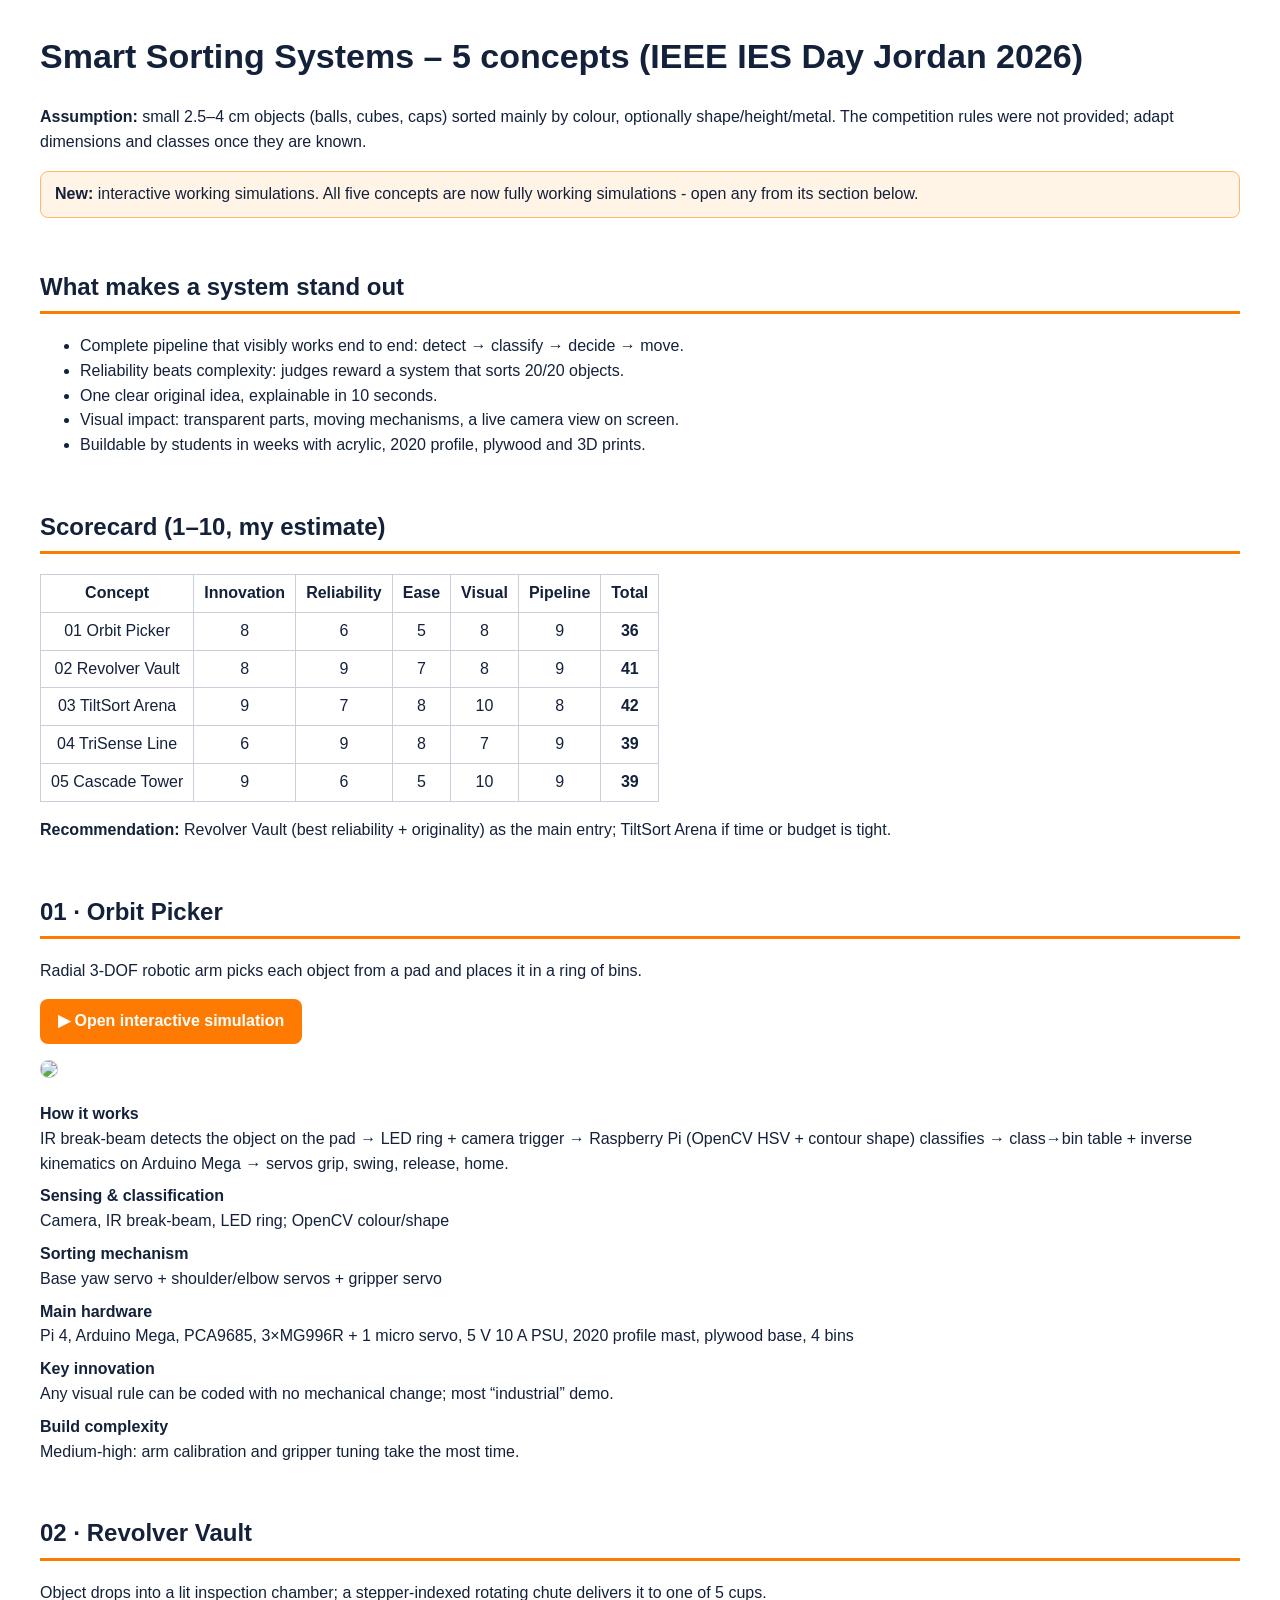
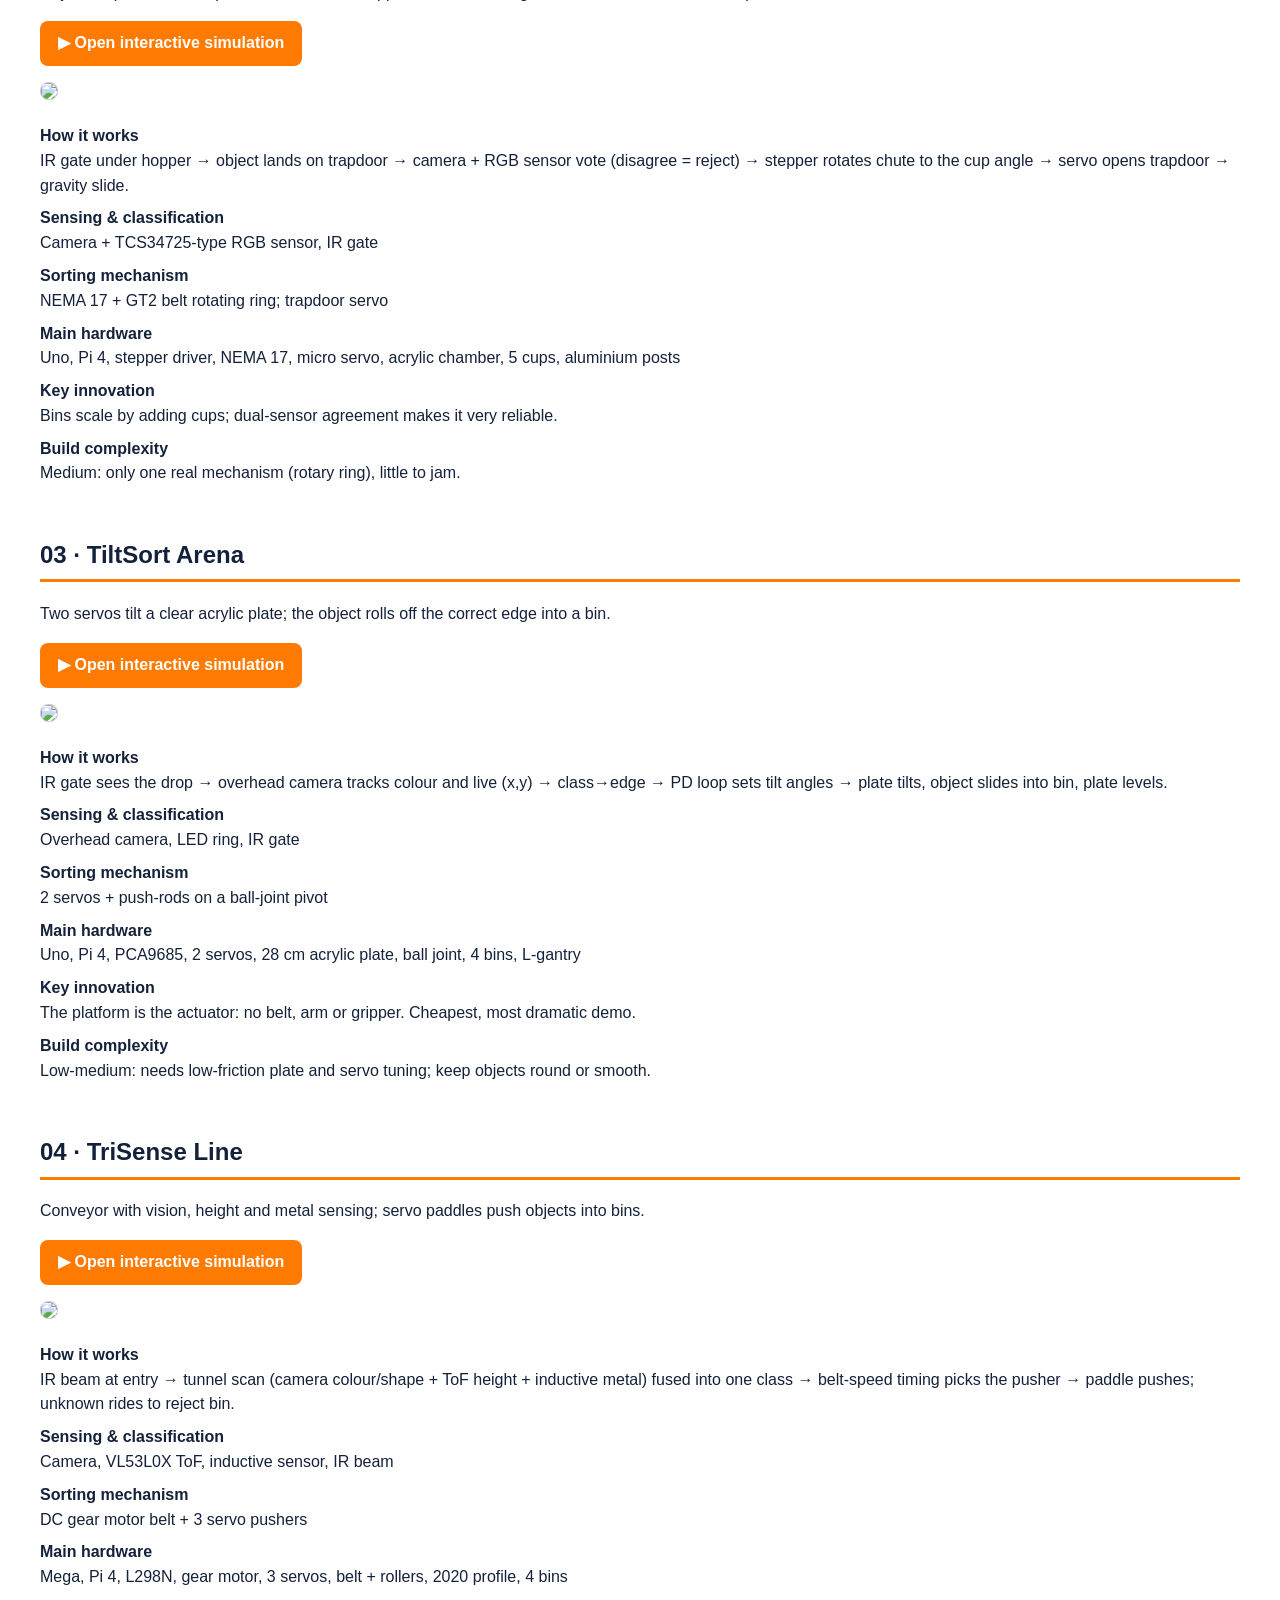
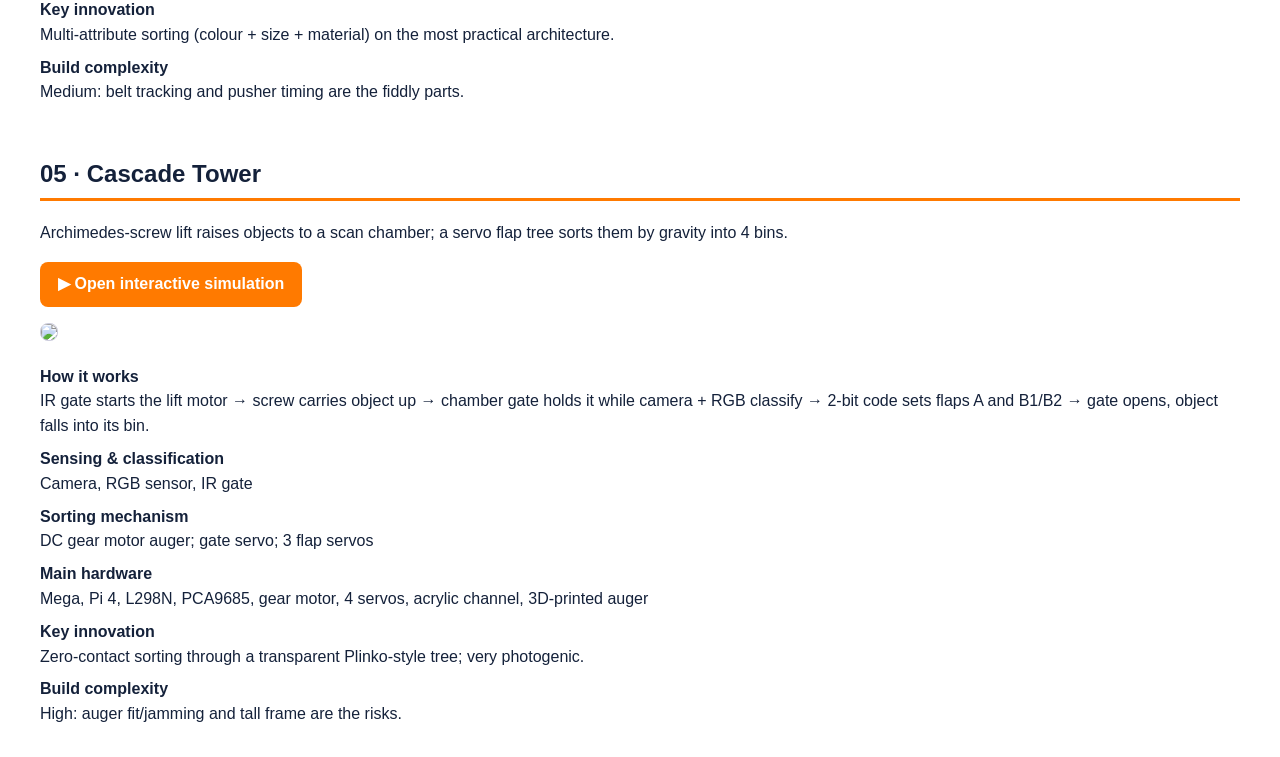
==== index.html @ f6b42adb "Complete all Smart Sorting simulations and prepare for deployment" ====
<!doctype html><meta charset=utf-8><title>Smart Sorting concepts</title><style>
body{font:16px/1.55 Helvetica,Arial,sans-serif;max-width:1200px;margin:30px auto;padding:0 20px;color:#14213a}
h1{font-size:34px}h2{margin-top:50px;border-bottom:3px solid #ff7a00;padding-bottom:6px}img{width:100%;border:1px solid #ccd;border-radius:8px}
td,th{border:1px solid #ccd;padding:6px 10px;text-align:center}table{border-collapse:collapse}dt{font-weight:800;margin-top:8px}dd{margin:0}</style>
<h1>Smart Sorting Systems – 5 concepts (IEEE IES Day Jordan 2026)</h1>
<p><b>Assumption:</b> small 2.5–4 cm objects (balls, cubes, caps) sorted mainly by colour, optionally shape/height/metal. The competition rules were not provided; adapt dimensions and classes once they are known.</p>
<p style="background:#fff4e6;border:1px solid #ffb866;padding:10px 14px;border-radius:8px"><b>New:</b> interactive working simulations. All five concepts are now fully working simulations - open any from its section below.</p><h2>What makes a system stand out</h2><ul><li>Complete pipeline that visibly works end to end: detect → classify → decide → move.</li><li>Reliability beats complexity: judges reward a system that sorts 20/20 objects.</li><li>One clear original idea, explainable in 10 seconds.</li><li>Visual impact: transparent parts, moving mechanisms, a live camera view on screen.</li><li>Buildable by students in weeks with acrylic, 2020 profile, plywood and 3D prints.</li></ul>
<h2>Scorecard (1–10, my estimate)</h2><table><tr><th>Concept<th>Innovation<th>Reliability<th>Ease<th>Visual<th>Pipeline<th>Total</tr><tr><td>01 Orbit Picker<td>8<td>6<td>5<td>8<td>9<td><b>36</b></tr><tr><td>02 Revolver Vault<td>8<td>9<td>7<td>8<td>9<td><b>41</b></tr><tr><td>03 TiltSort Arena<td>9<td>7<td>8<td>10<td>8<td><b>42</b></tr><tr><td>04 TriSense Line<td>6<td>9<td>8<td>7<td>9<td><b>39</b></tr><tr><td>05 Cascade Tower<td>9<td>6<td>5<td>10<td>9<td><b>39</b></tr></table><p><b>Recommendation:</b> Revolver Vault (best reliability + originality) as the main entry; TiltSort Arena if time or budget is tight.</p><h2>01 · Orbit Picker</h2><p>Radial 3-DOF robotic arm picks each object from a pad and places it in a ring of bins.</p><p><a href="sim/orbit.html" style="display:inline-block;background:#ff7a00;color:#fff;padding:10px 18px;border-radius:8px;font-weight:800;text-decoration:none">▶ Open interactive simulation</a></p><img src="renders/01_orbit.png"><dl><dt>How it works<dd>IR break-beam detects the object on the pad → LED ring + camera trigger → Raspberry Pi (OpenCV HSV + contour shape) classifies → class→bin table + inverse kinematics on Arduino Mega → servos grip, swing, release, home.<dt>Sensing &amp; classification<dd>Camera, IR break-beam, LED ring; OpenCV colour/shape<dt>Sorting mechanism<dd>Base yaw servo + shoulder/elbow servos + gripper servo<dt>Main hardware<dd>Pi 4, Arduino Mega, PCA9685, 3×MG996R + 1 micro servo, 5 V 10 A PSU, 2020 profile mast, plywood base, 4 bins<dt>Key innovation<dd>Any visual rule can be coded with no mechanical change; most “industrial” demo.<dt>Build complexity<dd>Medium-high: arm calibration and gripper tuning take the most time.</dl><h2>02 · Revolver Vault</h2><p>Object drops into a lit inspection chamber; a stepper-indexed rotating chute delivers it to one of 5 cups.</p><p><a href="sim/revolver.html" style="display:inline-block;background:#ff7a00;color:#fff;padding:10px 18px;border-radius:8px;font-weight:800;text-decoration:none">▶ Open interactive simulation</a></p><img src="renders/02_revolver.png"><dl><dt>How it works<dd>IR gate under hopper → object lands on trapdoor → camera + RGB sensor vote (disagree = reject) → stepper rotates chute to the cup angle → servo opens trapdoor → gravity slide.<dt>Sensing &amp; classification<dd>Camera + TCS34725-type RGB sensor, IR gate<dt>Sorting mechanism<dd>NEMA 17 + GT2 belt rotating ring; trapdoor servo<dt>Main hardware<dd>Uno, Pi 4, stepper driver, NEMA 17, micro servo, acrylic chamber, 5 cups, aluminium posts<dt>Key innovation<dd>Bins scale by adding cups; dual-sensor agreement makes it very reliable.<dt>Build complexity<dd>Medium: only one real mechanism (rotary ring), little to jam.</dl><h2>03 · TiltSort Arena</h2><p>Two servos tilt a clear acrylic plate; the object rolls off the correct edge into a bin.</p><p><a href="sim/tiltsort.html" style="display:inline-block;background:#ff7a00;color:#fff;padding:10px 18px;border-radius:8px;font-weight:800;text-decoration:none">▶ Open interactive simulation</a></p><img src="renders/03_tiltsort.png"><dl><dt>How it works<dd>IR gate sees the drop → overhead camera tracks colour and live (x,y) → class→edge → PD loop sets tilt angles → plate tilts, object slides into bin, plate levels.<dt>Sensing &amp; classification<dd>Overhead camera, LED ring, IR gate<dt>Sorting mechanism<dd>2 servos + push-rods on a ball-joint pivot<dt>Main hardware<dd>Uno, Pi 4, PCA9685, 2 servos, 28 cm acrylic plate, ball joint, 4 bins, L-gantry<dt>Key innovation<dd>The platform is the actuator: no belt, arm or gripper. Cheapest, most dramatic demo.<dt>Build complexity<dd>Low-medium: needs low-friction plate and servo tuning; keep objects round or smooth.</dl><h2>04 · TriSense Line</h2><p>Conveyor with vision, height and metal sensing; servo paddles push objects into bins.</p><p><a href="sim/trisense.html" style="display:inline-block;background:#ff7a00;color:#fff;padding:10px 18px;border-radius:8px;font-weight:800;text-decoration:none">▶ Open interactive simulation</a></p><img src="renders/04_trisense.png"><dl><dt>How it works<dd>IR beam at entry → tunnel scan (camera colour/shape + ToF height + inductive metal) fused into one class → belt-speed timing picks the pusher → paddle pushes; unknown rides to reject bin.<dt>Sensing &amp; classification<dd>Camera, VL53L0X ToF, inductive sensor, IR beam<dt>Sorting mechanism<dd>DC gear motor belt + 3 servo pushers<dt>Main hardware<dd>Mega, Pi 4, L298N, gear motor, 3 servos, belt + rollers, 2020 profile, 4 bins<dt>Key innovation<dd>Multi-attribute sorting (colour + size + material) on the most practical architecture.<dt>Build complexity<dd>Medium: belt tracking and pusher timing are the fiddly parts.</dl><h2>05 · Cascade Tower</h2><p>Archimedes-screw lift raises objects to a scan chamber; a servo flap tree sorts them by gravity into 4 bins.</p><p><a href="sim/cascade.html" style="display:inline-block;background:#ff7a00;color:#fff;padding:10px 18px;border-radius:8px;font-weight:800;text-decoration:none">▶ Open interactive simulation</a></p><img src="renders/05_cascade.png"><dl><dt>How it works<dd>IR gate starts the lift motor → screw carries object up → chamber gate holds it while camera + RGB classify → 2-bit code sets flaps A and B1/B2 → gate opens, object falls into its bin.<dt>Sensing &amp; classification<dd>Camera, RGB sensor, IR gate<dt>Sorting mechanism<dd>DC gear motor auger; gate servo; 3 flap servos<dt>Main hardware<dd>Mega, Pi 4, L298N, PCA9685, gear motor, 4 servos, acrylic channel, 3D-printed auger<dt>Key innovation<dd>Zero-contact sorting through a transparent Plinko-style tree; very photogenic.<dt>Build complexity<dd>High: auger fit/jamming and tall frame are the risks.</dl>
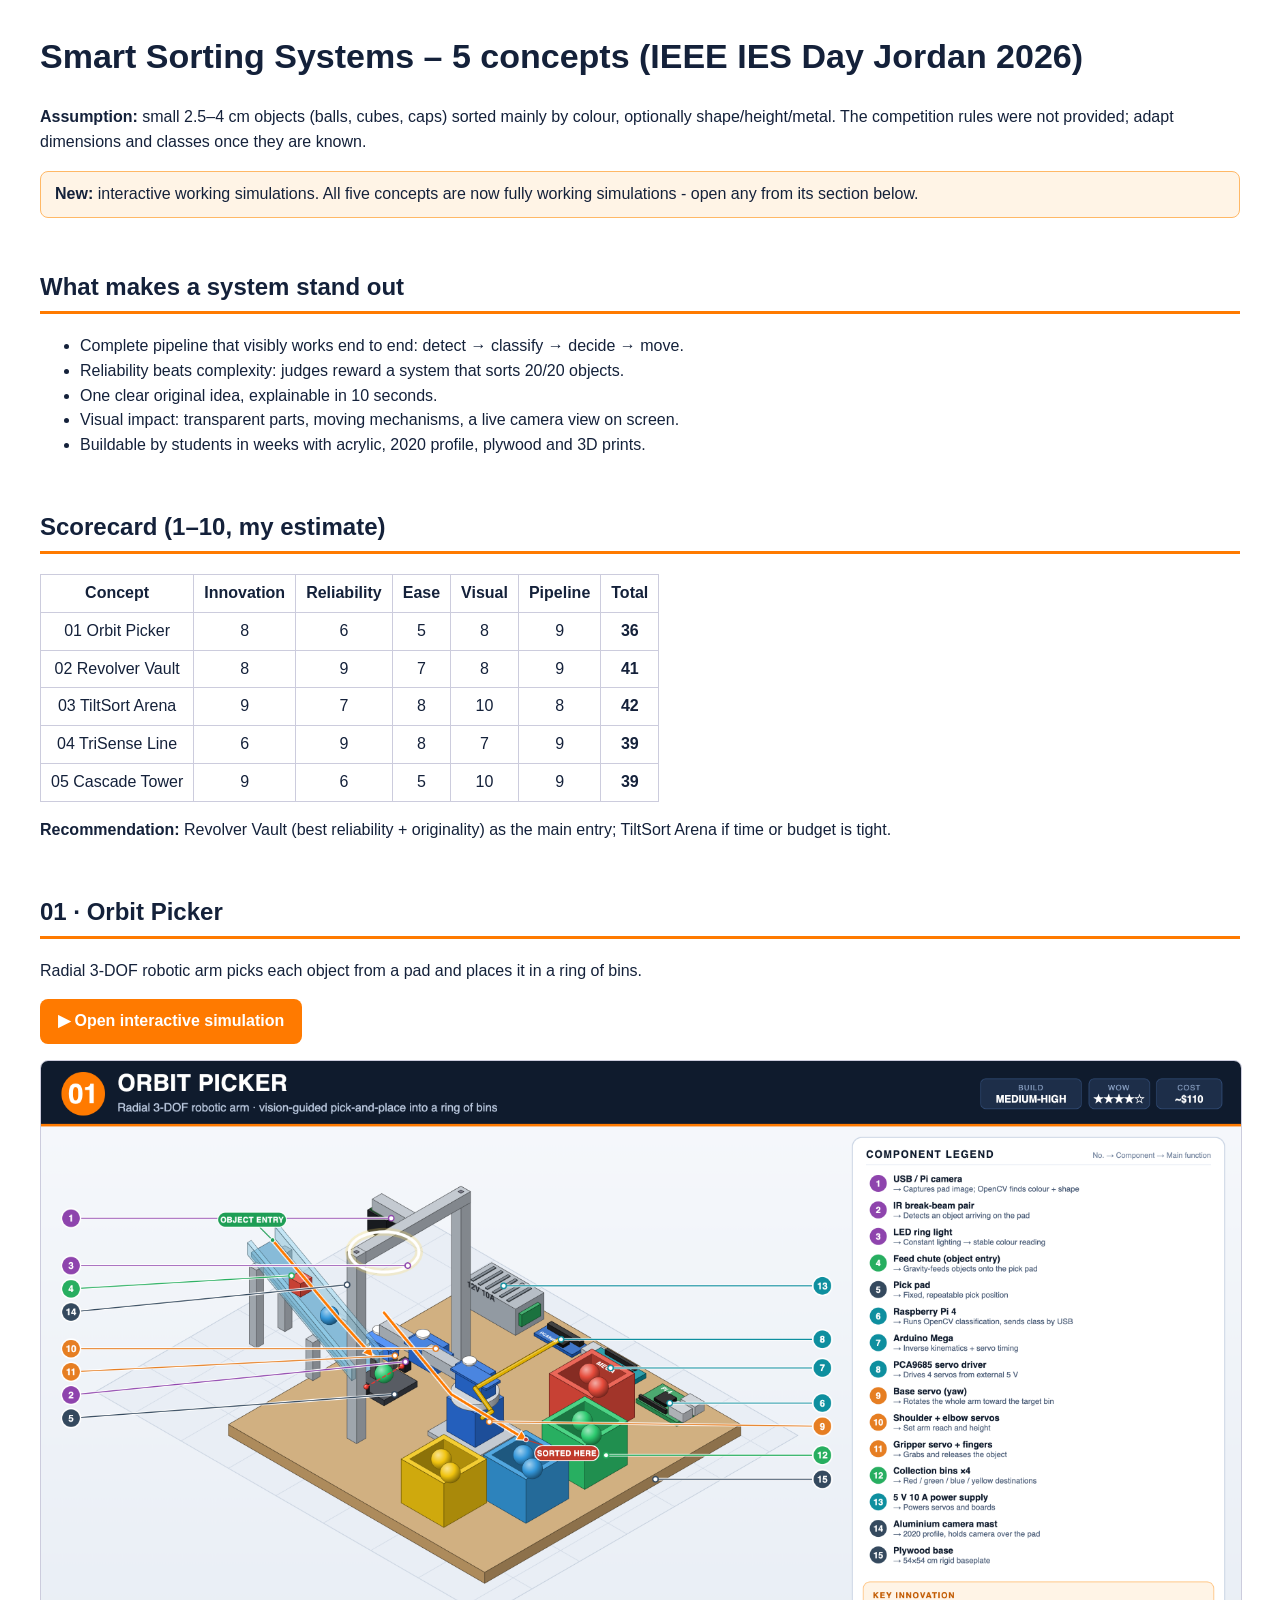
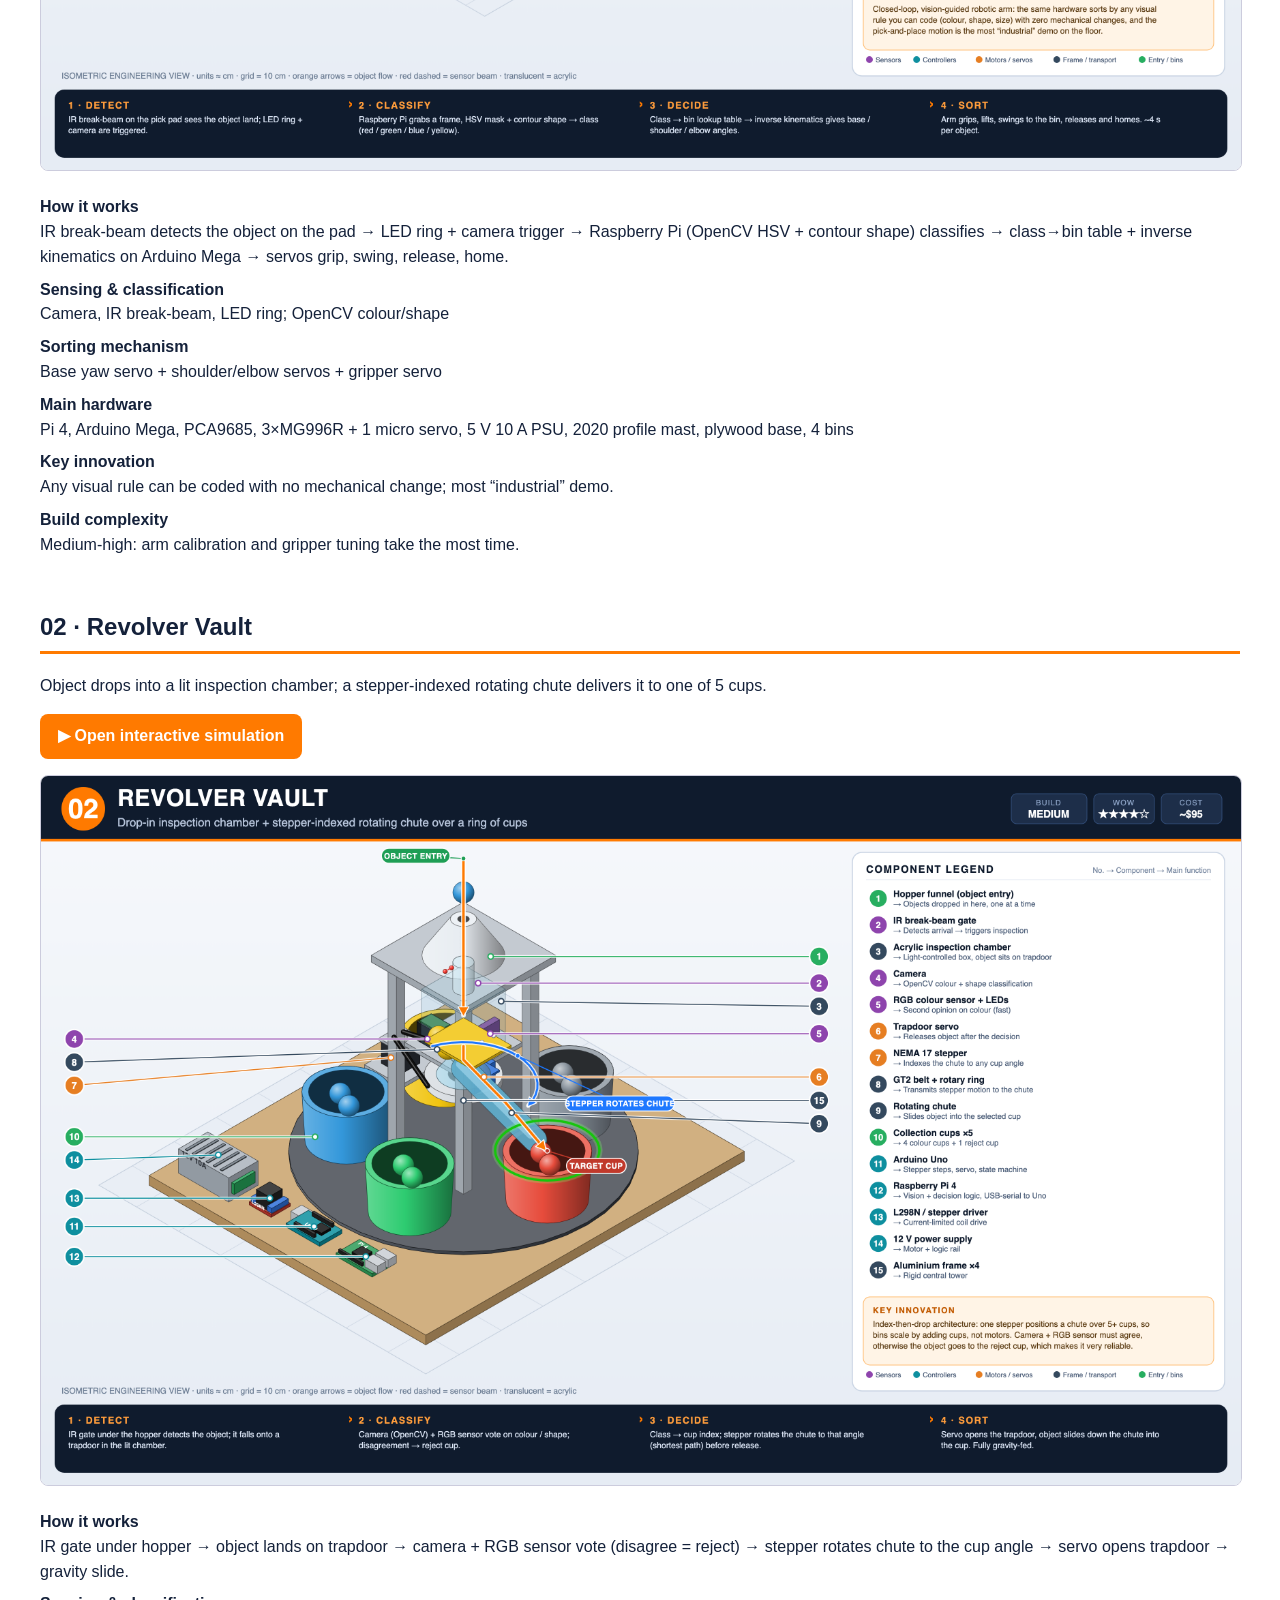
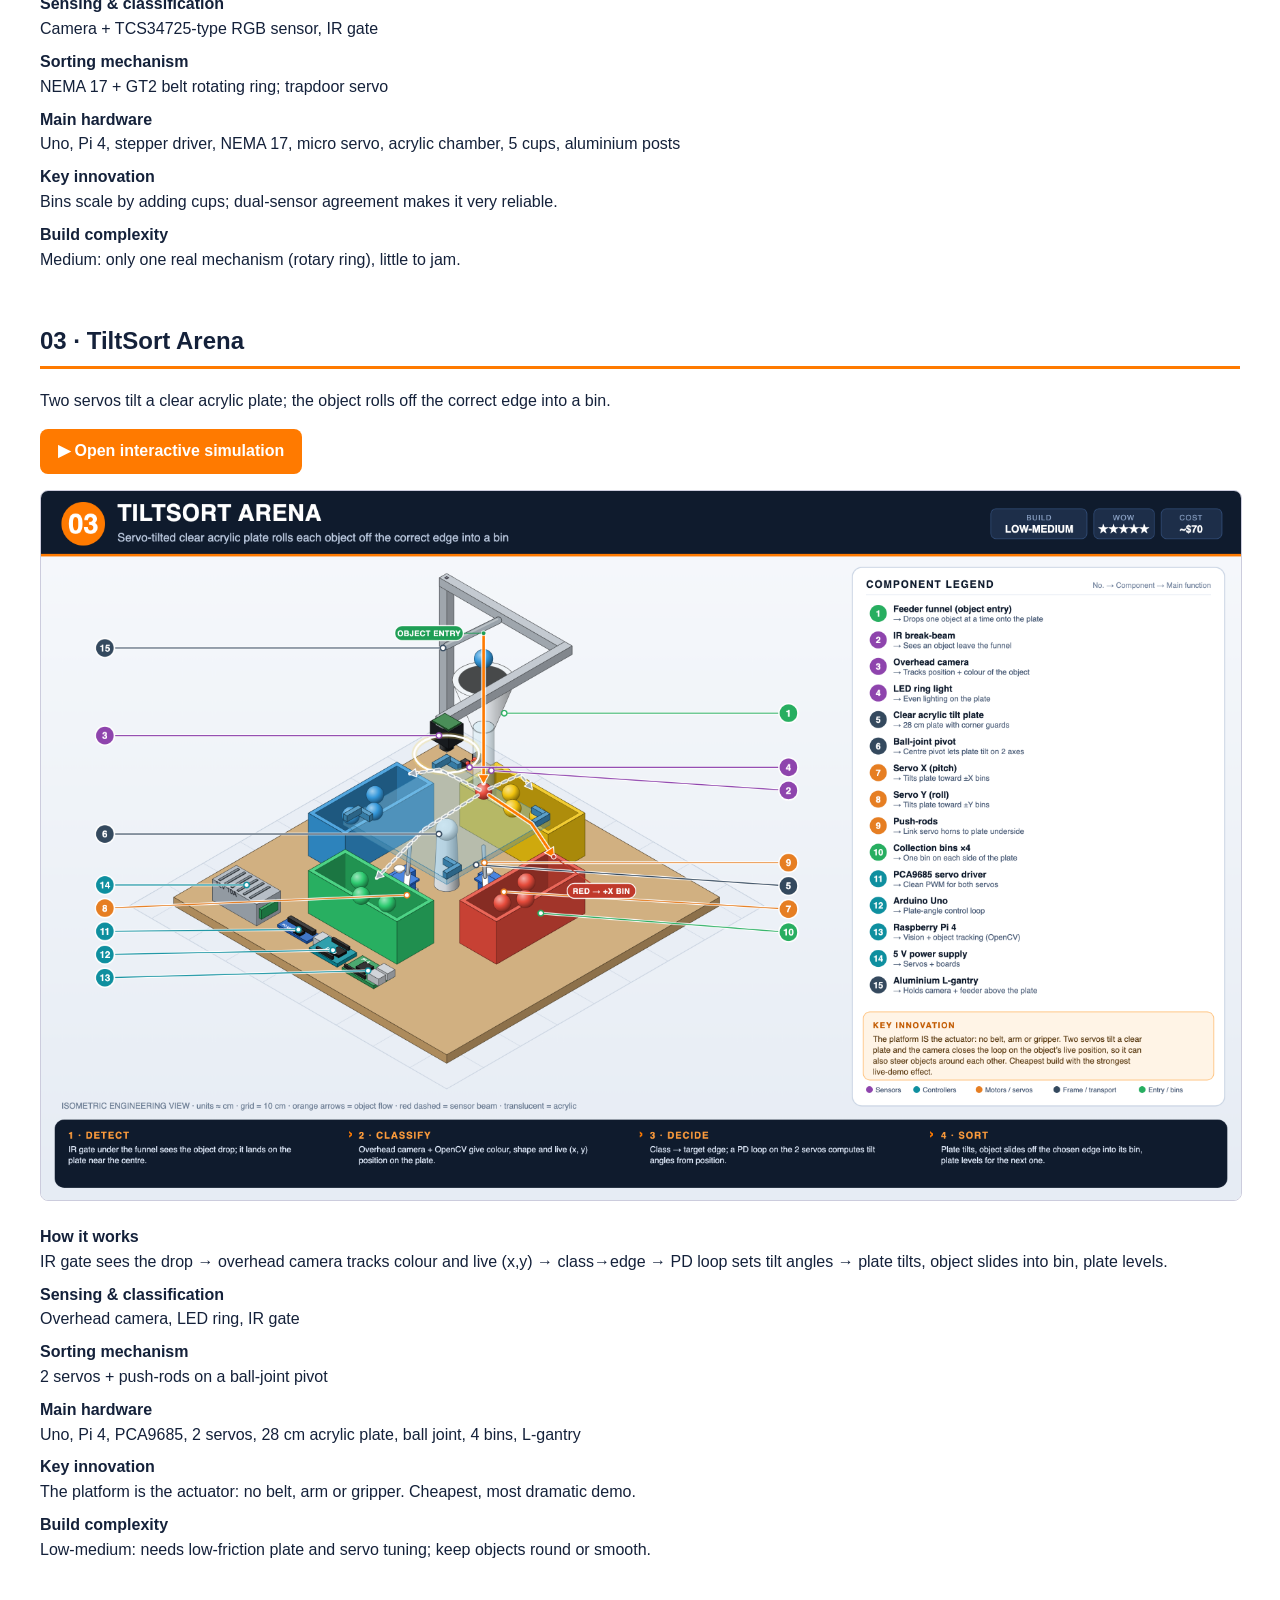
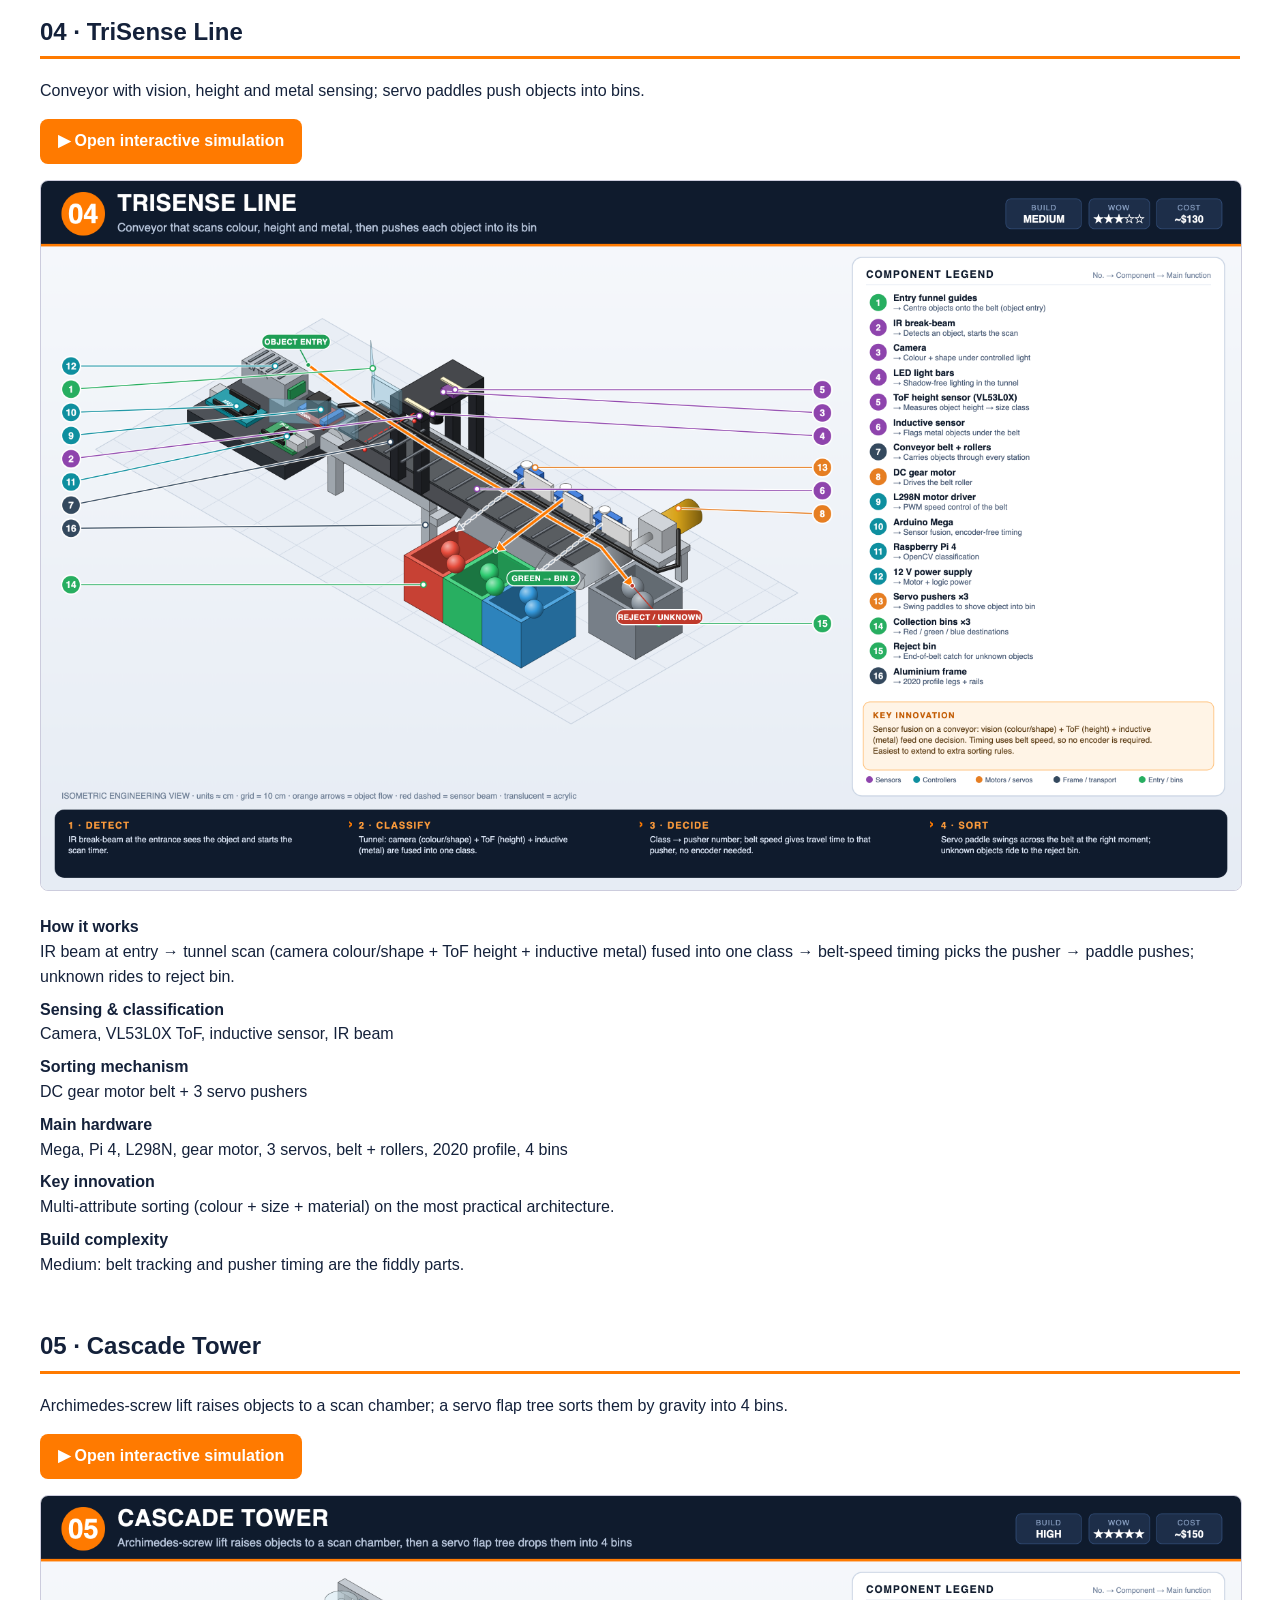
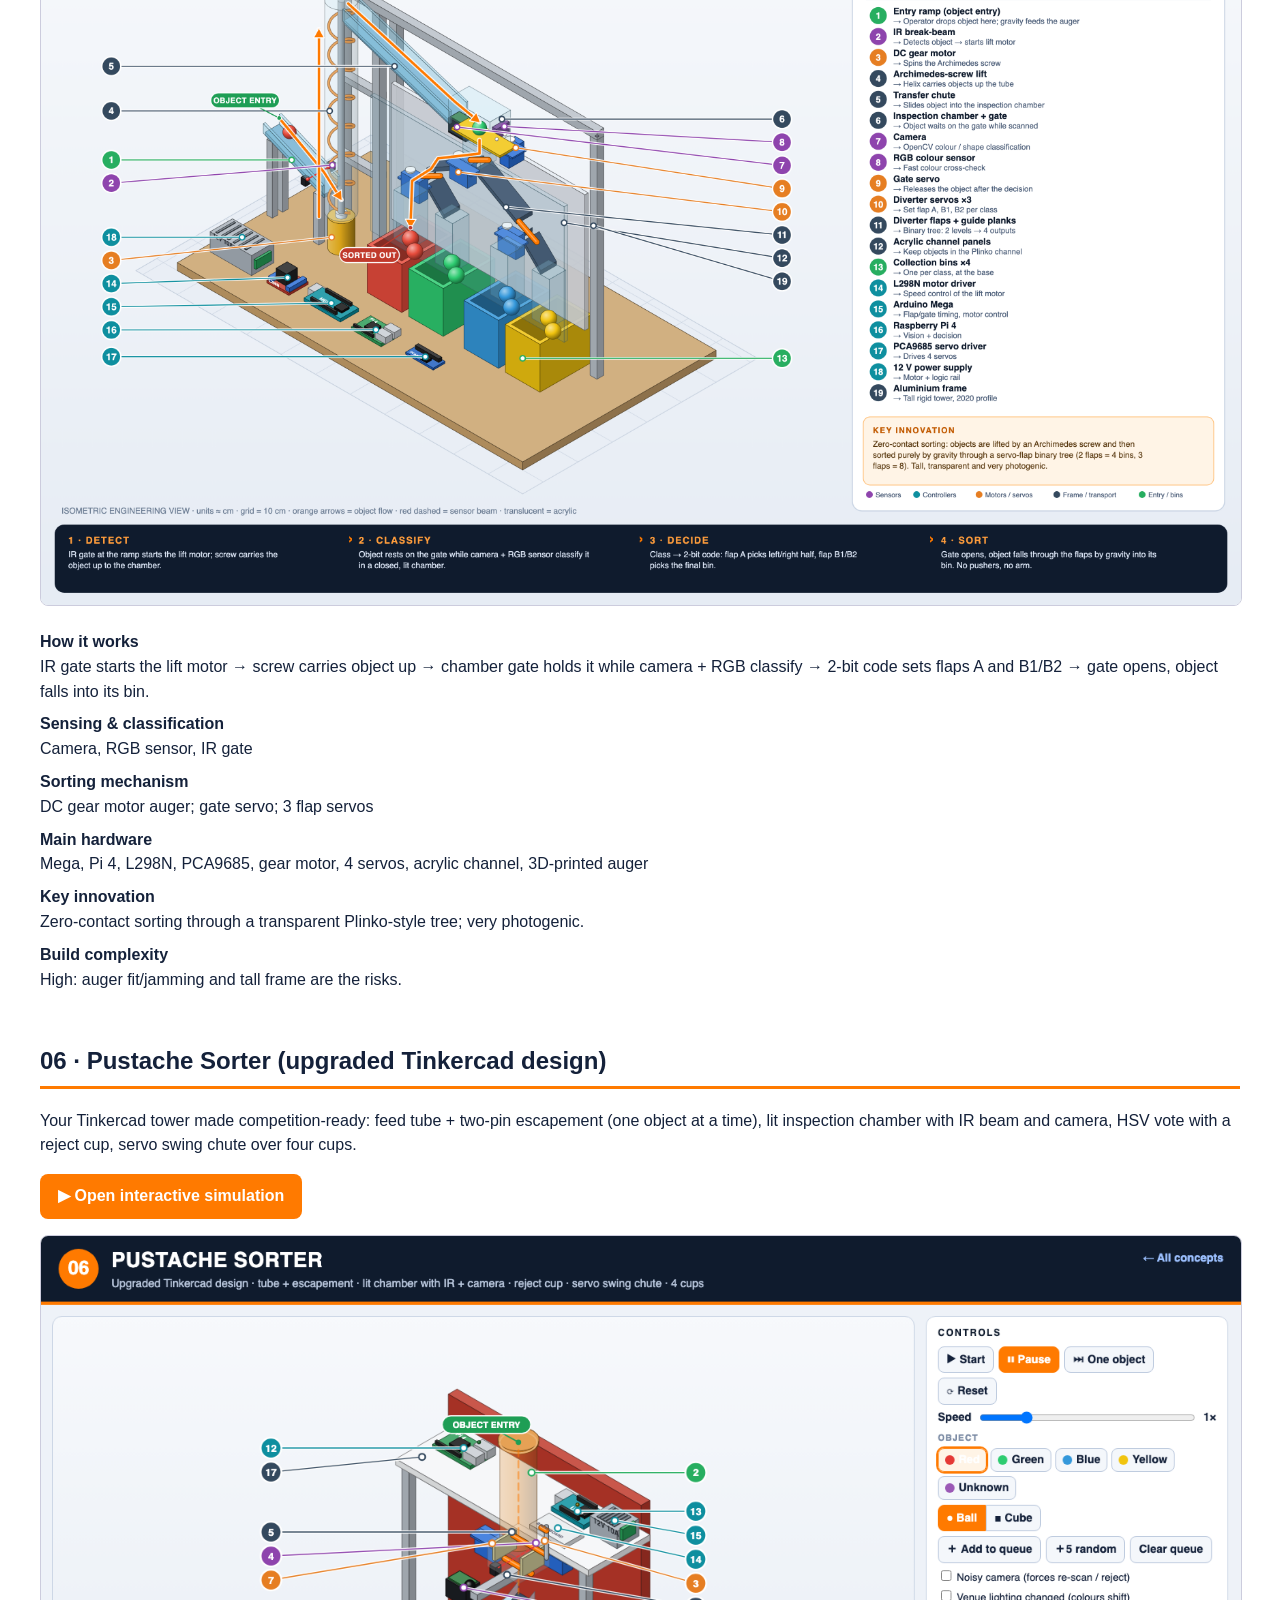
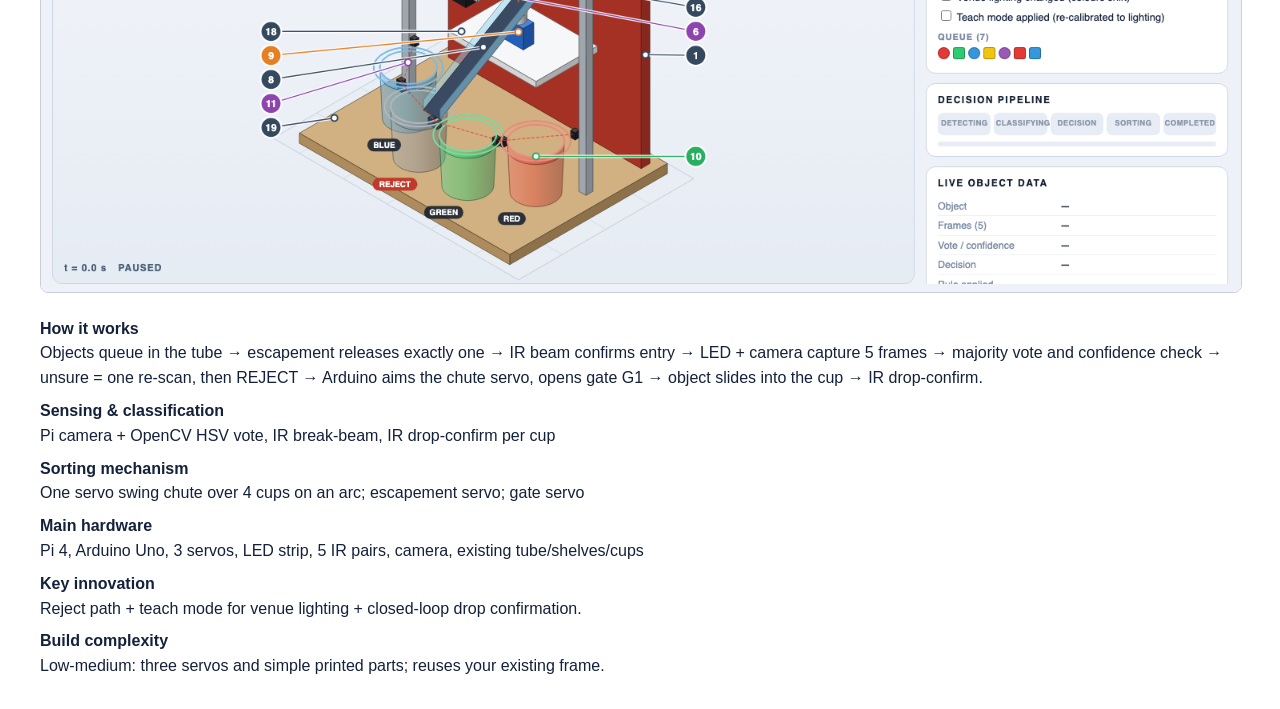
==== commit 81683699: "Link Pustache Sorter from index and README; correct escapement note in plan" ====
--- a/index.html
+++ b/index.html
@@ -5,4 +5,4 @@
 <h1>Smart Sorting Systems – 5 concepts (IEEE IES Day Jordan 2026)</h1>
 <p><b>Assumption:</b> small 2.5–4 cm objects (balls, cubes, caps) sorted mainly by colour, optionally shape/height/metal. The competition rules were not provided; adapt dimensions and classes once they are known.</p>
 <p style="background:#fff4e6;border:1px solid #ffb866;padding:10px 14px;border-radius:8px"><b>New:</b> interactive working simulations. All five concepts are now fully working simulations - open any from its section below.</p><h2>What makes a system stand out</h2><ul><li>Complete pipeline that visibly works end to end: detect → classify → decide → move.</li><li>Reliability beats complexity: judges reward a system that sorts 20/20 objects.</li><li>One clear original idea, explainable in 10 seconds.</li><li>Visual impact: transparent parts, moving mechanisms, a live camera view on screen.</li><li>Buildable by students in weeks with acrylic, 2020 profile, plywood and 3D prints.</li></ul>
-<h2>Scorecard (1–10, my estimate)</h2><table><tr><th>Concept<th>Innovation<th>Reliability<th>Ease<th>Visual<th>Pipeline<th>Total</tr><tr><td>01 Orbit Picker<td>8<td>6<td>5<td>8<td>9<td><b>36</b></tr><tr><td>02 Revolver Vault<td>8<td>9<td>7<td>8<td>9<td><b>41</b></tr><tr><td>03 TiltSort Arena<td>9<td>7<td>8<td>10<td>8<td><b>42</b></tr><tr><td>04 TriSense Line<td>6<td>9<td>8<td>7<td>9<td><b>39</b></tr><tr><td>05 Cascade Tower<td>9<td>6<td>5<td>10<td>9<td><b>39</b></tr></table><p><b>Recommendation:</b> Revolver Vault (best reliability + originality) as the main entry; TiltSort Arena if time or budget is tight.</p><h2>01 · Orbit Picker</h2><p>Radial 3-DOF robotic arm picks each object from a pad and places it in a ring of bins.</p><p><a href="sim/orbit.html" style="display:inline-block;background:#ff7a00;color:#fff;padding:10px 18px;border-radius:8px;font-weight:800;text-decoration:none">▶ Open interactive simulation</a></p><img src="renders/01_orbit.png"><dl><dt>How it works<dd>IR break-beam detects the object on the pad → LED ring + camera trigger → Raspberry Pi (OpenCV HSV + contour shape) classifies → class→bin table + inverse kinematics on Arduino Mega → servos grip, swing, release, home.<dt>Sensing &amp; classification<dd>Camera, IR break-beam, LED ring; OpenCV colour/shape<dt>Sorting mechanism<dd>Base yaw servo + shoulder/elbow servos + gripper servo<dt>Main hardware<dd>Pi 4, Arduino Mega, PCA9685, 3×MG996R + 1 micro servo, 5 V 10 A PSU, 2020 profile mast, plywood base, 4 bins<dt>Key innovation<dd>Any visual rule can be coded with no mechanical change; most “industrial” demo.<dt>Build complexity<dd>Medium-high: arm calibration and gripper tuning take the most time.</dl><h2>02 · Revolver Vault</h2><p>Object drops into a lit inspection chamber; a stepper-indexed rotating chute delivers it to one of 5 cups.</p><p><a href="sim/revolver.html" style="display:inline-block;background:#ff7a00;color:#fff;padding:10px 18px;border-radius:8px;font-weight:800;text-decoration:none">▶ Open interactive simulation</a></p><img src="renders/02_revolver.png"><dl><dt>How it works<dd>IR gate under hopper → object lands on trapdoor → camera + RGB sensor vote (disagree = reject) → stepper rotates chute to the cup angle → servo opens trapdoor → gravity slide.<dt>Sensing &amp; classification<dd>Camera + TCS34725-type RGB sensor, IR gate<dt>Sorting mechanism<dd>NEMA 17 + GT2 belt rotating ring; trapdoor servo<dt>Main hardware<dd>Uno, Pi 4, stepper driver, NEMA 17, micro servo, acrylic chamber, 5 cups, aluminium posts<dt>Key innovation<dd>Bins scale by adding cups; dual-sensor agreement makes it very reliable.<dt>Build complexity<dd>Medium: only one real mechanism (rotary ring), little to jam.</dl><h2>03 · TiltSort Arena</h2><p>Two servos tilt a clear acrylic plate; the object rolls off the correct edge into a bin.</p><p><a href="sim/tiltsort.html" style="display:inline-block;background:#ff7a00;color:#fff;padding:10px 18px;border-radius:8px;font-weight:800;text-decoration:none">▶ Open interactive simulation</a></p><img src="renders/03_tiltsort.png"><dl><dt>How it works<dd>IR gate sees the drop → overhead camera tracks colour and live (x,y) → class→edge → PD loop sets tilt angles → plate tilts, object slides into bin, plate levels.<dt>Sensing &amp; classification<dd>Overhead camera, LED ring, IR gate<dt>Sorting mechanism<dd>2 servos + push-rods on a ball-joint pivot<dt>Main hardware<dd>Uno, Pi 4, PCA9685, 2 servos, 28 cm acrylic plate, ball joint, 4 bins, L-gantry<dt>Key innovation<dd>The platform is the actuator: no belt, arm or gripper. Cheapest, most dramatic demo.<dt>Build complexity<dd>Low-medium: needs low-friction plate and servo tuning; keep objects round or smooth.</dl><h2>04 · TriSense Line</h2><p>Conveyor with vision, height and metal sensing; servo paddles push objects into bins.</p><p><a href="sim/trisense.html" style="display:inline-block;background:#ff7a00;color:#fff;padding:10px 18px;border-radius:8px;font-weight:800;text-decoration:none">▶ Open interactive simulation</a></p><img src="renders/04_trisense.png"><dl><dt>How it works<dd>IR beam at entry → tunnel scan (camera colour/shape + ToF height + inductive metal) fused into one class → belt-speed timing picks the pusher → paddle pushes; unknown rides to reject bin.<dt>Sensing &amp; classification<dd>Camera, VL53L0X ToF, inductive sensor, IR beam<dt>Sorting mechanism<dd>DC gear motor belt + 3 servo pushers<dt>Main hardware<dd>Mega, Pi 4, L298N, gear motor, 3 servos, belt + rollers, 2020 profile, 4 bins<dt>Key innovation<dd>Multi-attribute sorting (colour + size + material) on the most practical architecture.<dt>Build complexity<dd>Medium: belt tracking and pusher timing are the fiddly parts.</dl><h2>05 · Cascade Tower</h2><p>Archimedes-screw lift raises objects to a scan chamber; a servo flap tree sorts them by gravity into 4 bins.</p><p><a href="sim/cascade.html" style="display:inline-block;background:#ff7a00;color:#fff;padding:10px 18px;border-radius:8px;font-weight:800;text-decoration:none">▶ Open interactive simulation</a></p><img src="renders/05_cascade.png"><dl><dt>How it works<dd>IR gate starts the lift motor → screw carries object up → chamber gate holds it while camera + RGB classify → 2-bit code sets flaps A and B1/B2 → gate opens, object falls into its bin.<dt>Sensing &amp; classification<dd>Camera, RGB sensor, IR gate<dt>Sorting mechanism<dd>DC gear motor auger; gate servo; 3 flap servos<dt>Main hardware<dd>Mega, Pi 4, L298N, PCA9685, gear motor, 4 servos, acrylic channel, 3D-printed auger<dt>Key innovation<dd>Zero-contact sorting through a transparent Plinko-style tree; very photogenic.<dt>Build complexity<dd>High: auger fit/jamming and tall frame are the risks.</dl>+<h2>Scorecard (1–10, my estimate)</h2><table><tr><th>Concept<th>Innovation<th>Reliability<th>Ease<th>Visual<th>Pipeline<th>Total</tr><tr><td>01 Orbit Picker<td>8<td>6<td>5<td>8<td>9<td><b>36</b></tr><tr><td>02 Revolver Vault<td>8<td>9<td>7<td>8<td>9<td><b>41</b></tr><tr><td>03 TiltSort Arena<td>9<td>7<td>8<td>10<td>8<td><b>42</b></tr><tr><td>04 TriSense Line<td>6<td>9<td>8<td>7<td>9<td><b>39</b></tr><tr><td>05 Cascade Tower<td>9<td>6<td>5<td>10<td>9<td><b>39</b></tr></table><p><b>Recommendation:</b> Revolver Vault (best reliability + originality) as the main entry; TiltSort Arena if time or budget is tight.</p><h2>01 · Orbit Picker</h2><p>Radial 3-DOF robotic arm picks each object from a pad and places it in a ring of bins.</p><p><a href="sim/orbit.html" style="display:inline-block;background:#ff7a00;color:#fff;padding:10px 18px;border-radius:8px;font-weight:800;text-decoration:none">▶ Open interactive simulation</a></p><img src="renders/01_orbit.png"><dl><dt>How it works<dd>IR break-beam detects the object on the pad → LED ring + camera trigger → Raspberry Pi (OpenCV HSV + contour shape) classifies → class→bin table + inverse kinematics on Arduino Mega → servos grip, swing, release, home.<dt>Sensing &amp; classification<dd>Camera, IR break-beam, LED ring; OpenCV colour/shape<dt>Sorting mechanism<dd>Base yaw servo + shoulder/elbow servos + gripper servo<dt>Main hardware<dd>Pi 4, Arduino Mega, PCA9685, 3×MG996R + 1 micro servo, 5 V 10 A PSU, 2020 profile mast, plywood base, 4 bins<dt>Key innovation<dd>Any visual rule can be coded with no mechanical change; most “industrial” demo.<dt>Build complexity<dd>Medium-high: arm calibration and gripper tuning take the most time.</dl><h2>02 · Revolver Vault</h2><p>Object drops into a lit inspection chamber; a stepper-indexed rotating chute delivers it to one of 5 cups.</p><p><a href="sim/revolver.html" style="display:inline-block;background:#ff7a00;color:#fff;padding:10px 18px;border-radius:8px;font-weight:800;text-decoration:none">▶ Open interactive simulation</a></p><img src="renders/02_revolver.png"><dl><dt>How it works<dd>IR gate under hopper → object lands on trapdoor → camera + RGB sensor vote (disagree = reject) → stepper rotates chute to the cup angle → servo opens trapdoor → gravity slide.<dt>Sensing &amp; classification<dd>Camera + TCS34725-type RGB sensor, IR gate<dt>Sorting mechanism<dd>NEMA 17 + GT2 belt rotating ring; trapdoor servo<dt>Main hardware<dd>Uno, Pi 4, stepper driver, NEMA 17, micro servo, acrylic chamber, 5 cups, aluminium posts<dt>Key innovation<dd>Bins scale by adding cups; dual-sensor agreement makes it very reliable.<dt>Build complexity<dd>Medium: only one real mechanism (rotary ring), little to jam.</dl><h2>03 · TiltSort Arena</h2><p>Two servos tilt a clear acrylic plate; the object rolls off the correct edge into a bin.</p><p><a href="sim/tiltsort.html" style="display:inline-block;background:#ff7a00;color:#fff;padding:10px 18px;border-radius:8px;font-weight:800;text-decoration:none">▶ Open interactive simulation</a></p><img src="renders/03_tiltsort.png"><dl><dt>How it works<dd>IR gate sees the drop → overhead camera tracks colour and live (x,y) → class→edge → PD loop sets tilt angles → plate tilts, object slides into bin, plate levels.<dt>Sensing &amp; classification<dd>Overhead camera, LED ring, IR gate<dt>Sorting mechanism<dd>2 servos + push-rods on a ball-joint pivot<dt>Main hardware<dd>Uno, Pi 4, PCA9685, 2 servos, 28 cm acrylic plate, ball joint, 4 bins, L-gantry<dt>Key innovation<dd>The platform is the actuator: no belt, arm or gripper. Cheapest, most dramatic demo.<dt>Build complexity<dd>Low-medium: needs low-friction plate and servo tuning; keep objects round or smooth.</dl><h2>04 · TriSense Line</h2><p>Conveyor with vision, height and metal sensing; servo paddles push objects into bins.</p><p><a href="sim/trisense.html" style="display:inline-block;background:#ff7a00;color:#fff;padding:10px 18px;border-radius:8px;font-weight:800;text-decoration:none">▶ Open interactive simulation</a></p><img src="renders/04_trisense.png"><dl><dt>How it works<dd>IR beam at entry → tunnel scan (camera colour/shape + ToF height + inductive metal) fused into one class → belt-speed timing picks the pusher → paddle pushes; unknown rides to reject bin.<dt>Sensing &amp; classification<dd>Camera, VL53L0X ToF, inductive sensor, IR beam<dt>Sorting mechanism<dd>DC gear motor belt + 3 servo pushers<dt>Main hardware<dd>Mega, Pi 4, L298N, gear motor, 3 servos, belt + rollers, 2020 profile, 4 bins<dt>Key innovation<dd>Multi-attribute sorting (colour + size + material) on the most practical architecture.<dt>Build complexity<dd>Medium: belt tracking and pusher timing are the fiddly parts.</dl><h2>05 · Cascade Tower</h2><p>Archimedes-screw lift raises objects to a scan chamber; a servo flap tree sorts them by gravity into 4 bins.</p><p><a href="sim/cascade.html" style="display:inline-block;background:#ff7a00;color:#fff;padding:10px 18px;border-radius:8px;font-weight:800;text-decoration:none">▶ Open interactive simulation</a></p><img src="renders/05_cascade.png"><dl><dt>How it works<dd>IR gate starts the lift motor → screw carries object up → chamber gate holds it while camera + RGB classify → 2-bit code sets flaps A and B1/B2 → gate opens, object falls into its bin.<dt>Sensing &amp; classification<dd>Camera, RGB sensor, IR gate<dt>Sorting mechanism<dd>DC gear motor auger; gate servo; 3 flap servos<dt>Main hardware<dd>Mega, Pi 4, L298N, PCA9685, gear motor, 4 servos, acrylic channel, 3D-printed auger<dt>Key innovation<dd>Zero-contact sorting through a transparent Plinko-style tree; very photogenic.<dt>Build complexity<dd>High: auger fit/jamming and tall frame are the risks.</dl><h2>06 · Pustache Sorter (upgraded Tinkercad design)</h2><p>Your Tinkercad tower made competition-ready: feed tube + two-pin escapement (one object at a time), lit inspection chamber with IR beam and camera, HSV vote with a reject cup, servo swing chute over four cups.</p><p><a href="sim/pustache.html" style="display:inline-block;background:#ff7a00;color:#fff;padding:10px 18px;border-radius:8px;font-weight:800;text-decoration:none">▶ Open interactive simulation</a></p><img src="renders/06_pustache.png"><dl><dt>How it works<dd>Objects queue in the tube → escapement releases exactly one → IR beam confirms entry → LED + camera capture 5 frames → majority vote and confidence check → unsure = one re-scan, then REJECT → Arduino aims the chute servo, opens gate G1 → object slides into the cup → IR drop-confirm.<dt>Sensing &amp; classification<dd>Pi camera + OpenCV HSV vote, IR break-beam, IR drop-confirm per cup<dt>Sorting mechanism<dd>One servo swing chute over 4 cups on an arc; escapement servo; gate servo<dt>Main hardware<dd>Pi 4, Arduino Uno, 3 servos, LED strip, 5 IR pairs, camera, existing tube/shelves/cups<dt>Key innovation<dd>Reject path + teach mode for venue lighting + closed-loop drop confirmation.<dt>Build complexity<dd>Low-medium: three servos and simple printed parts; reuses your existing frame.</dl>
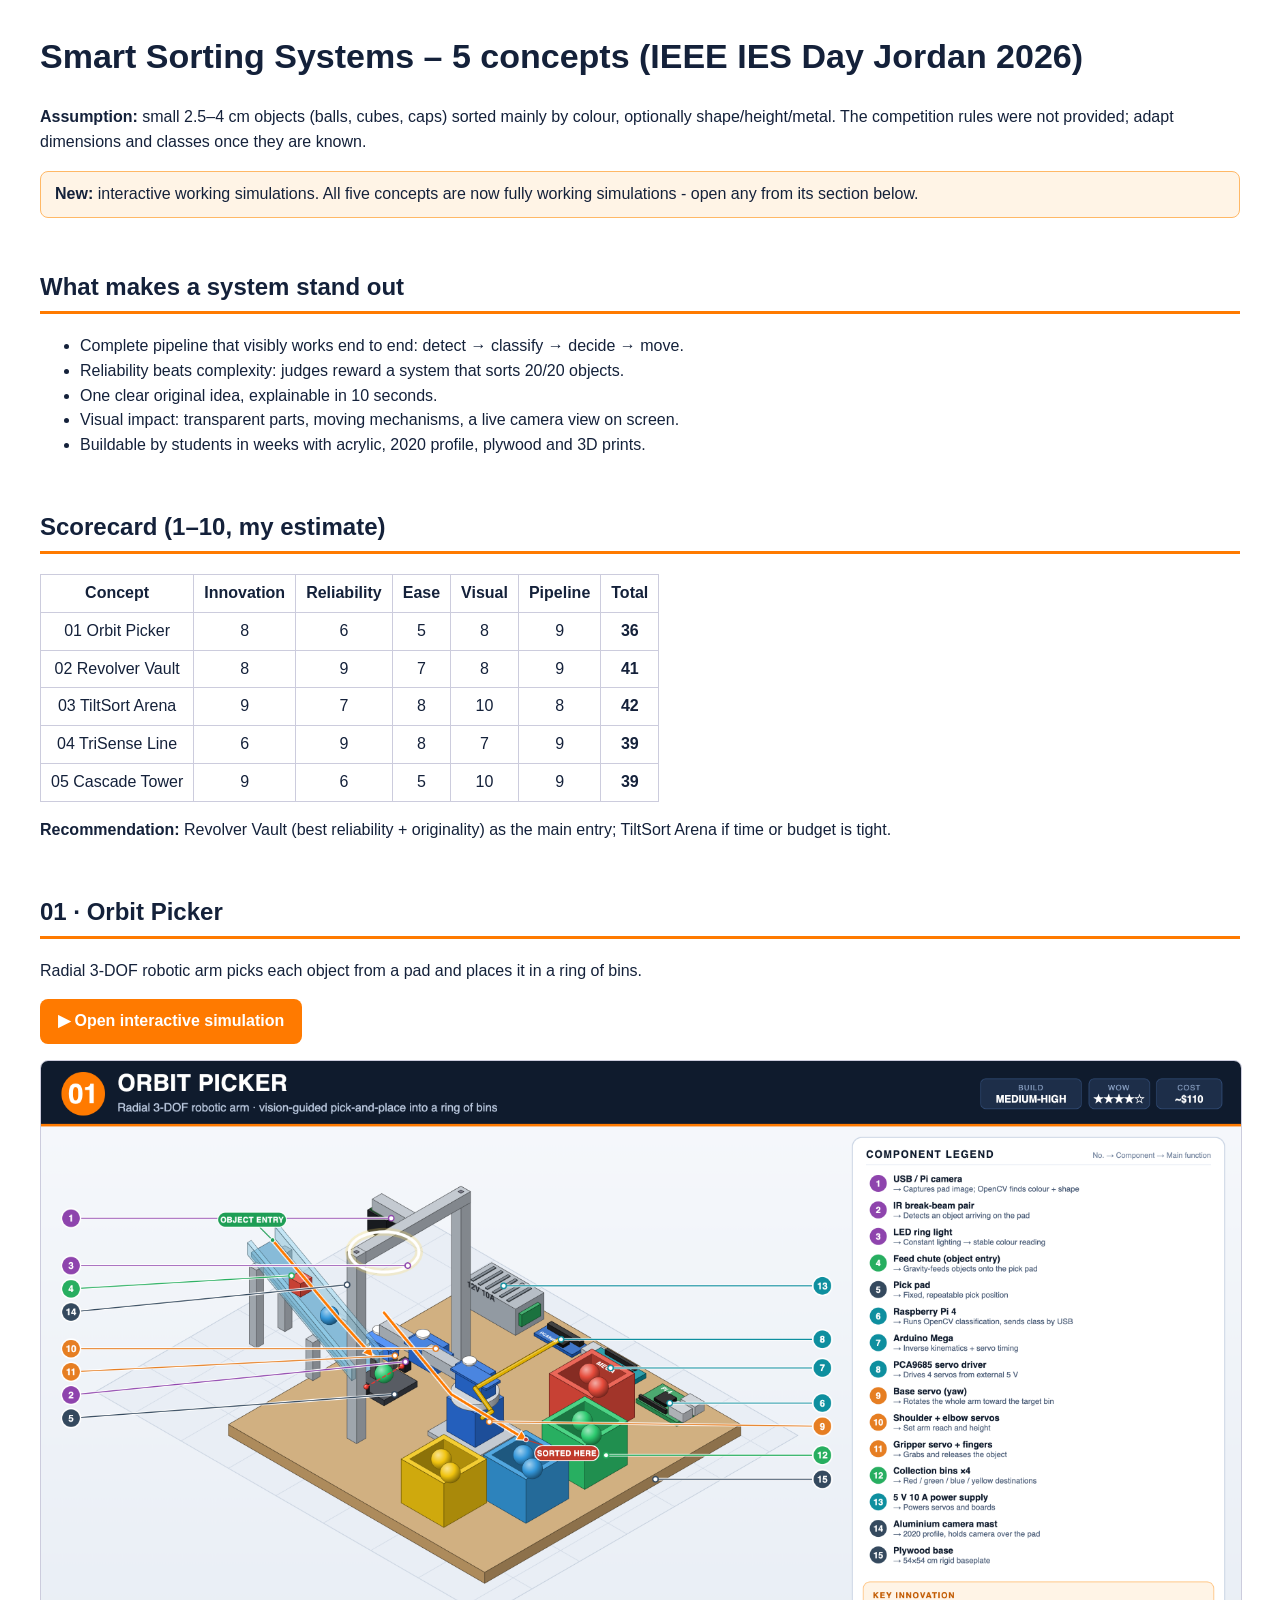
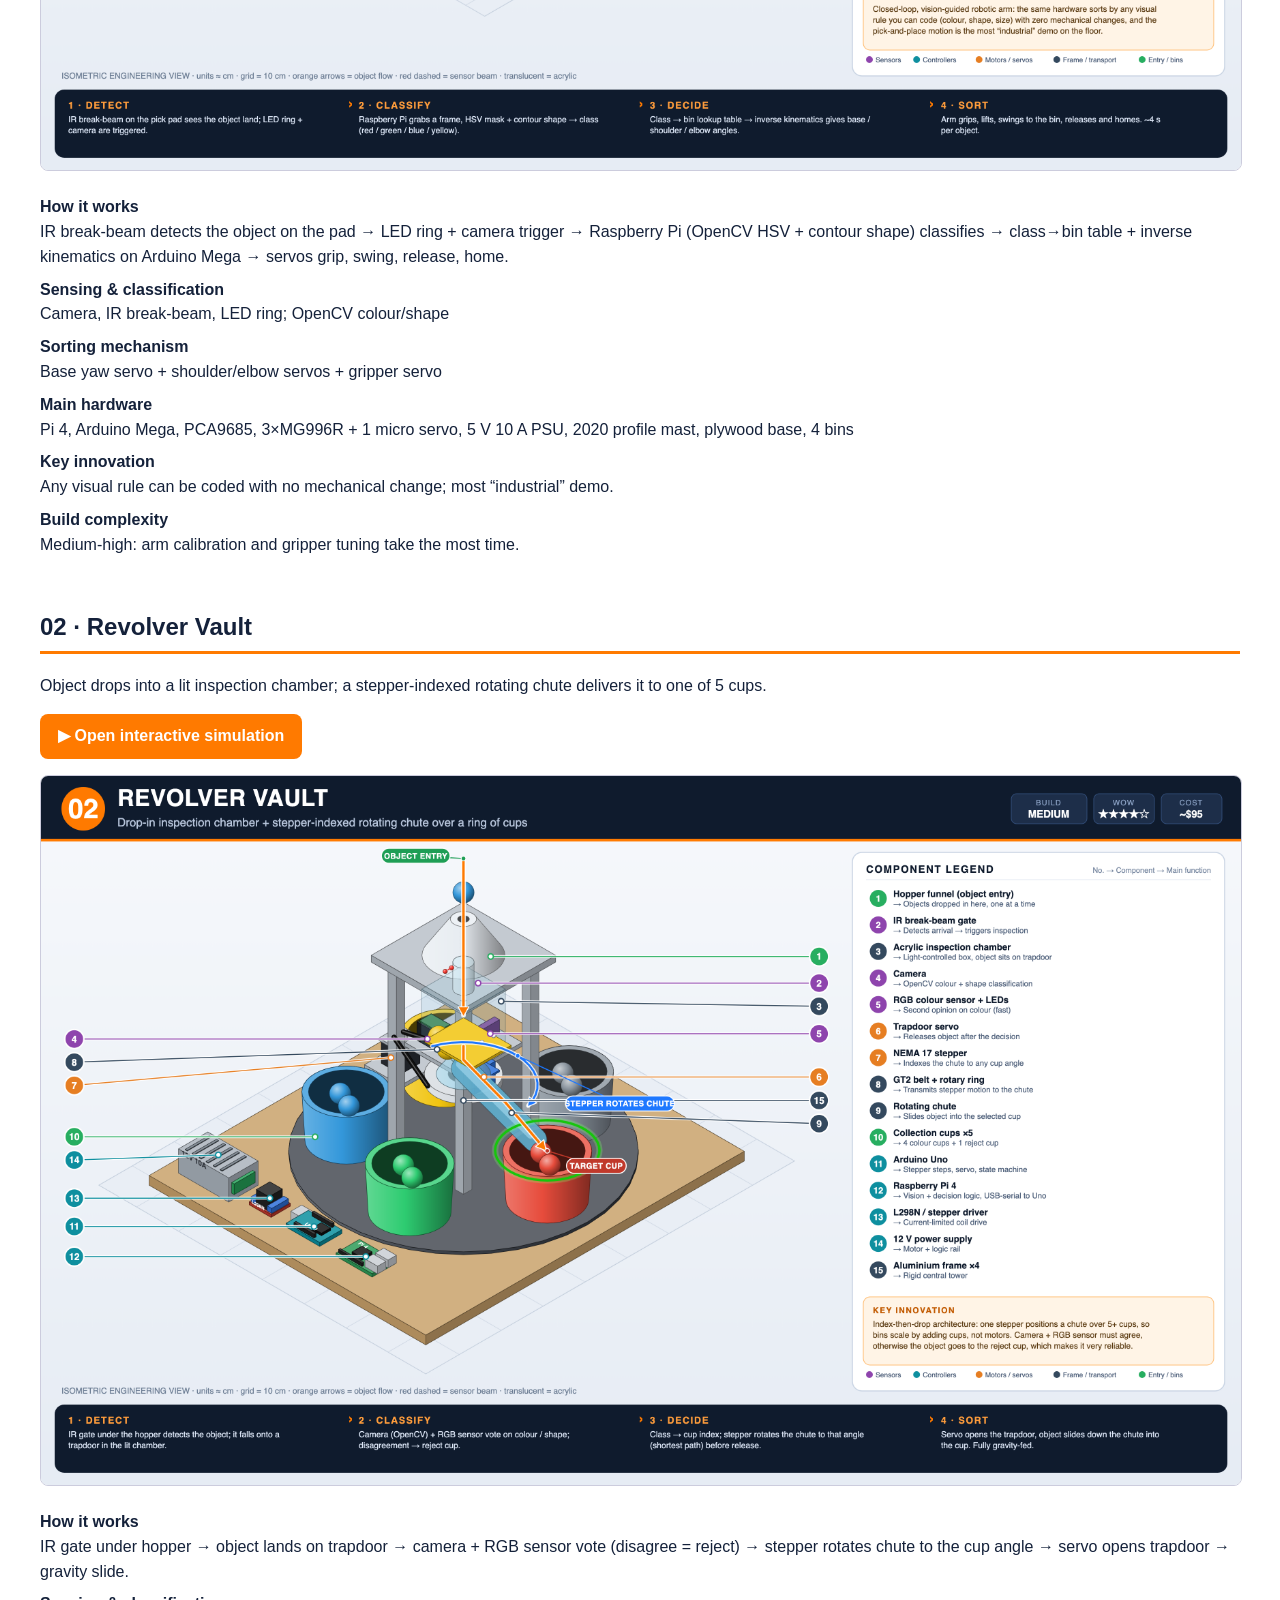
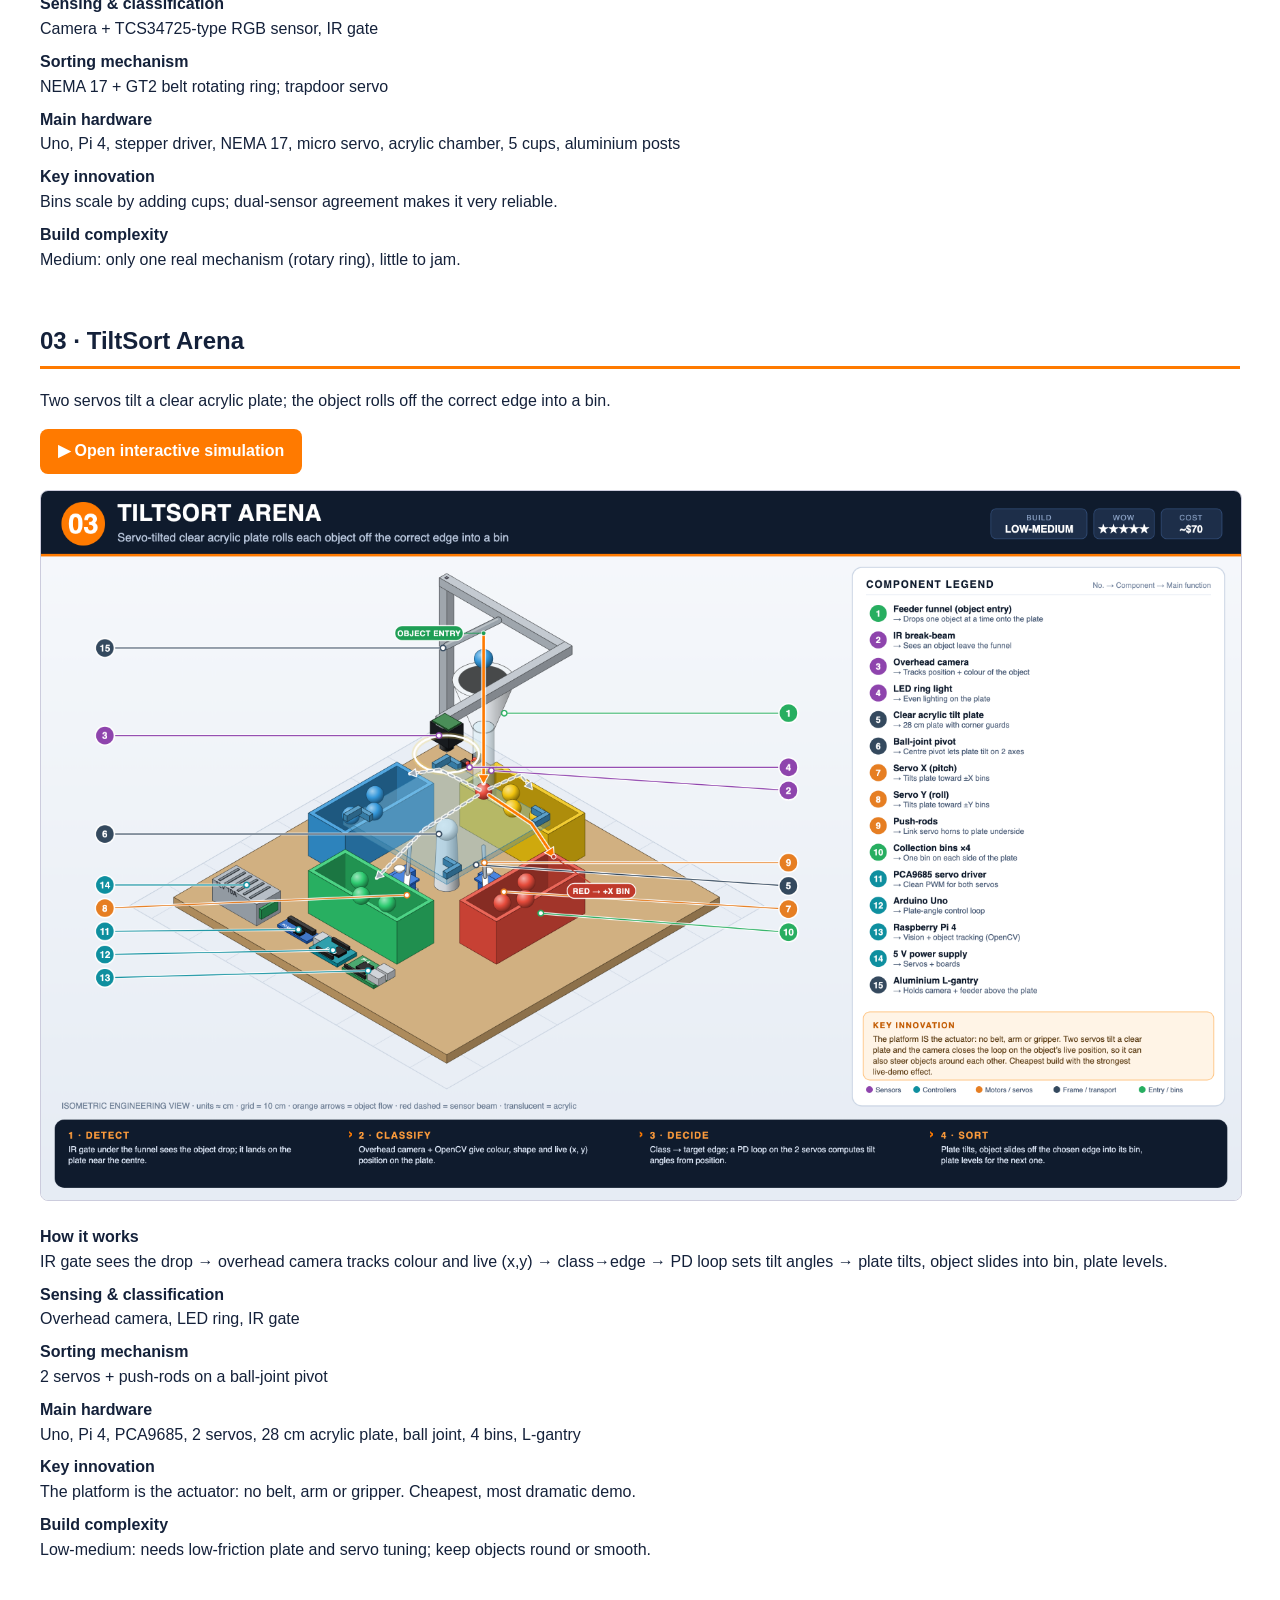
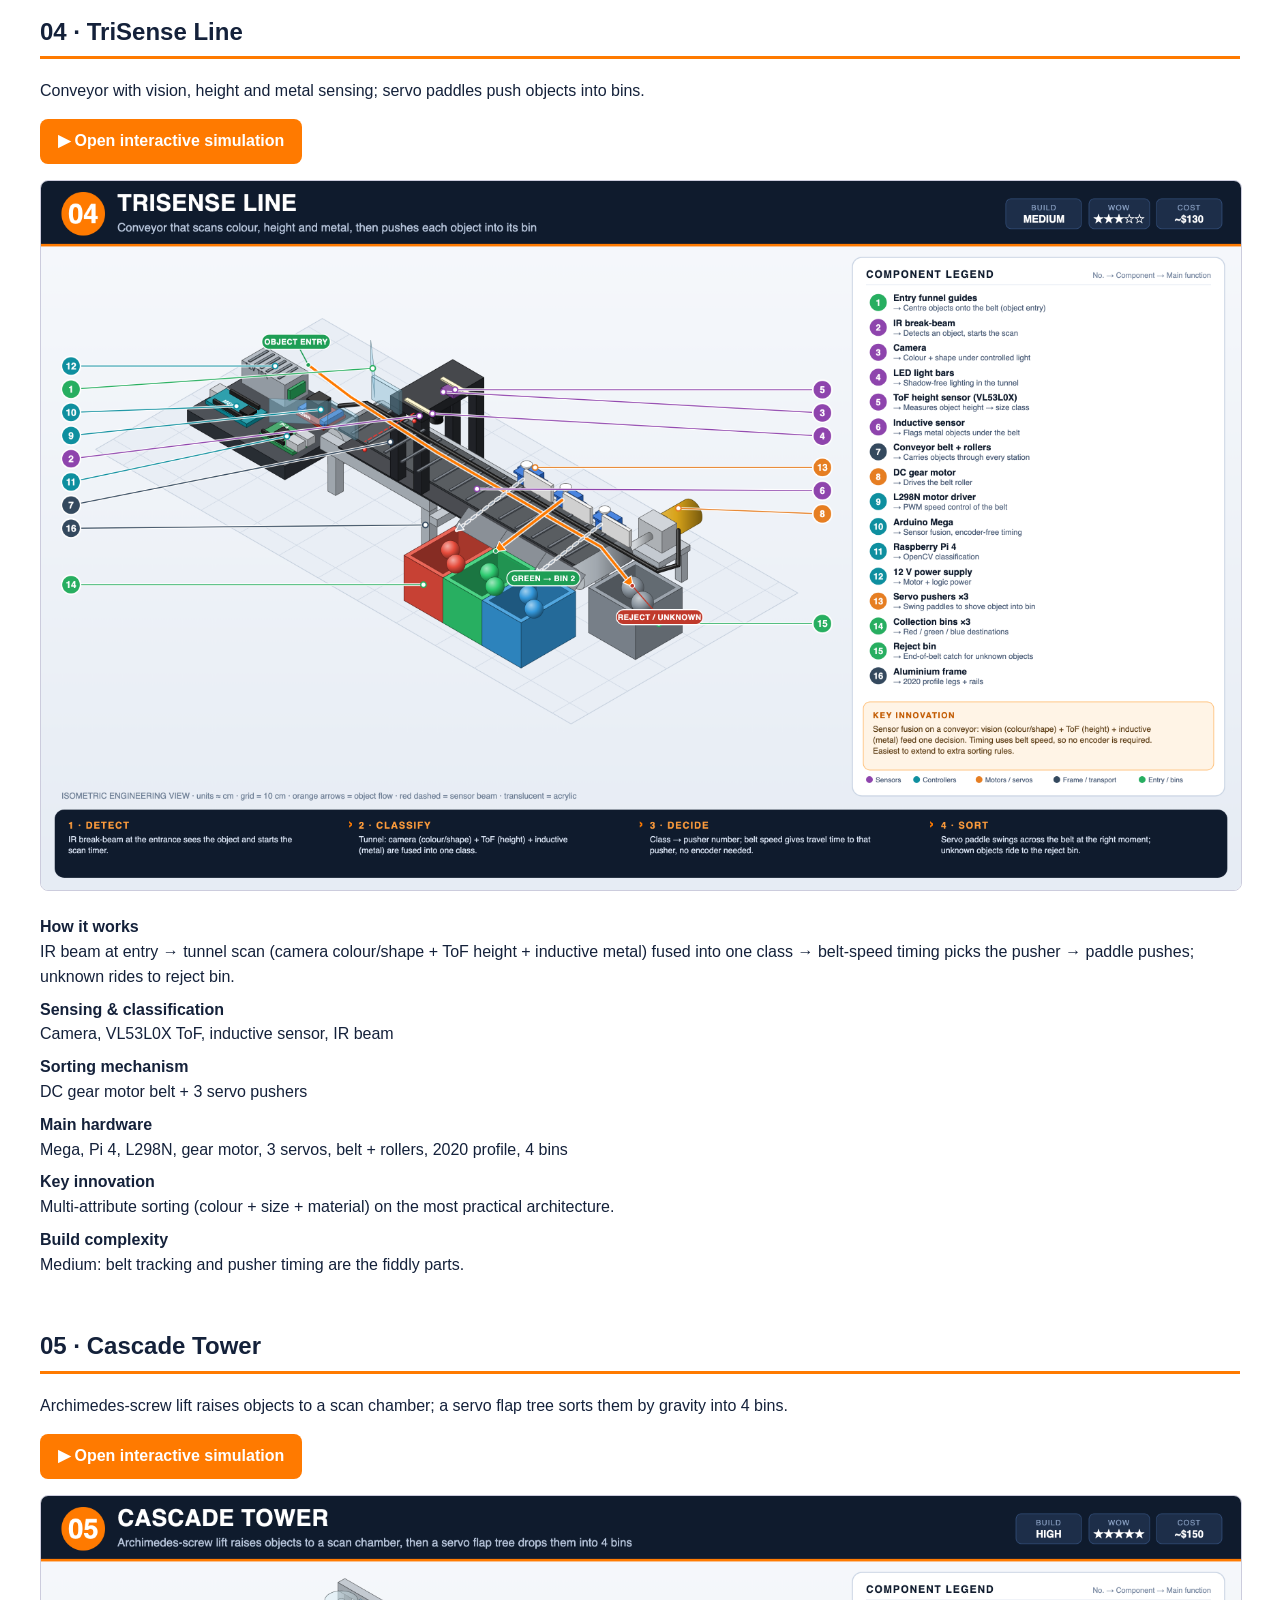
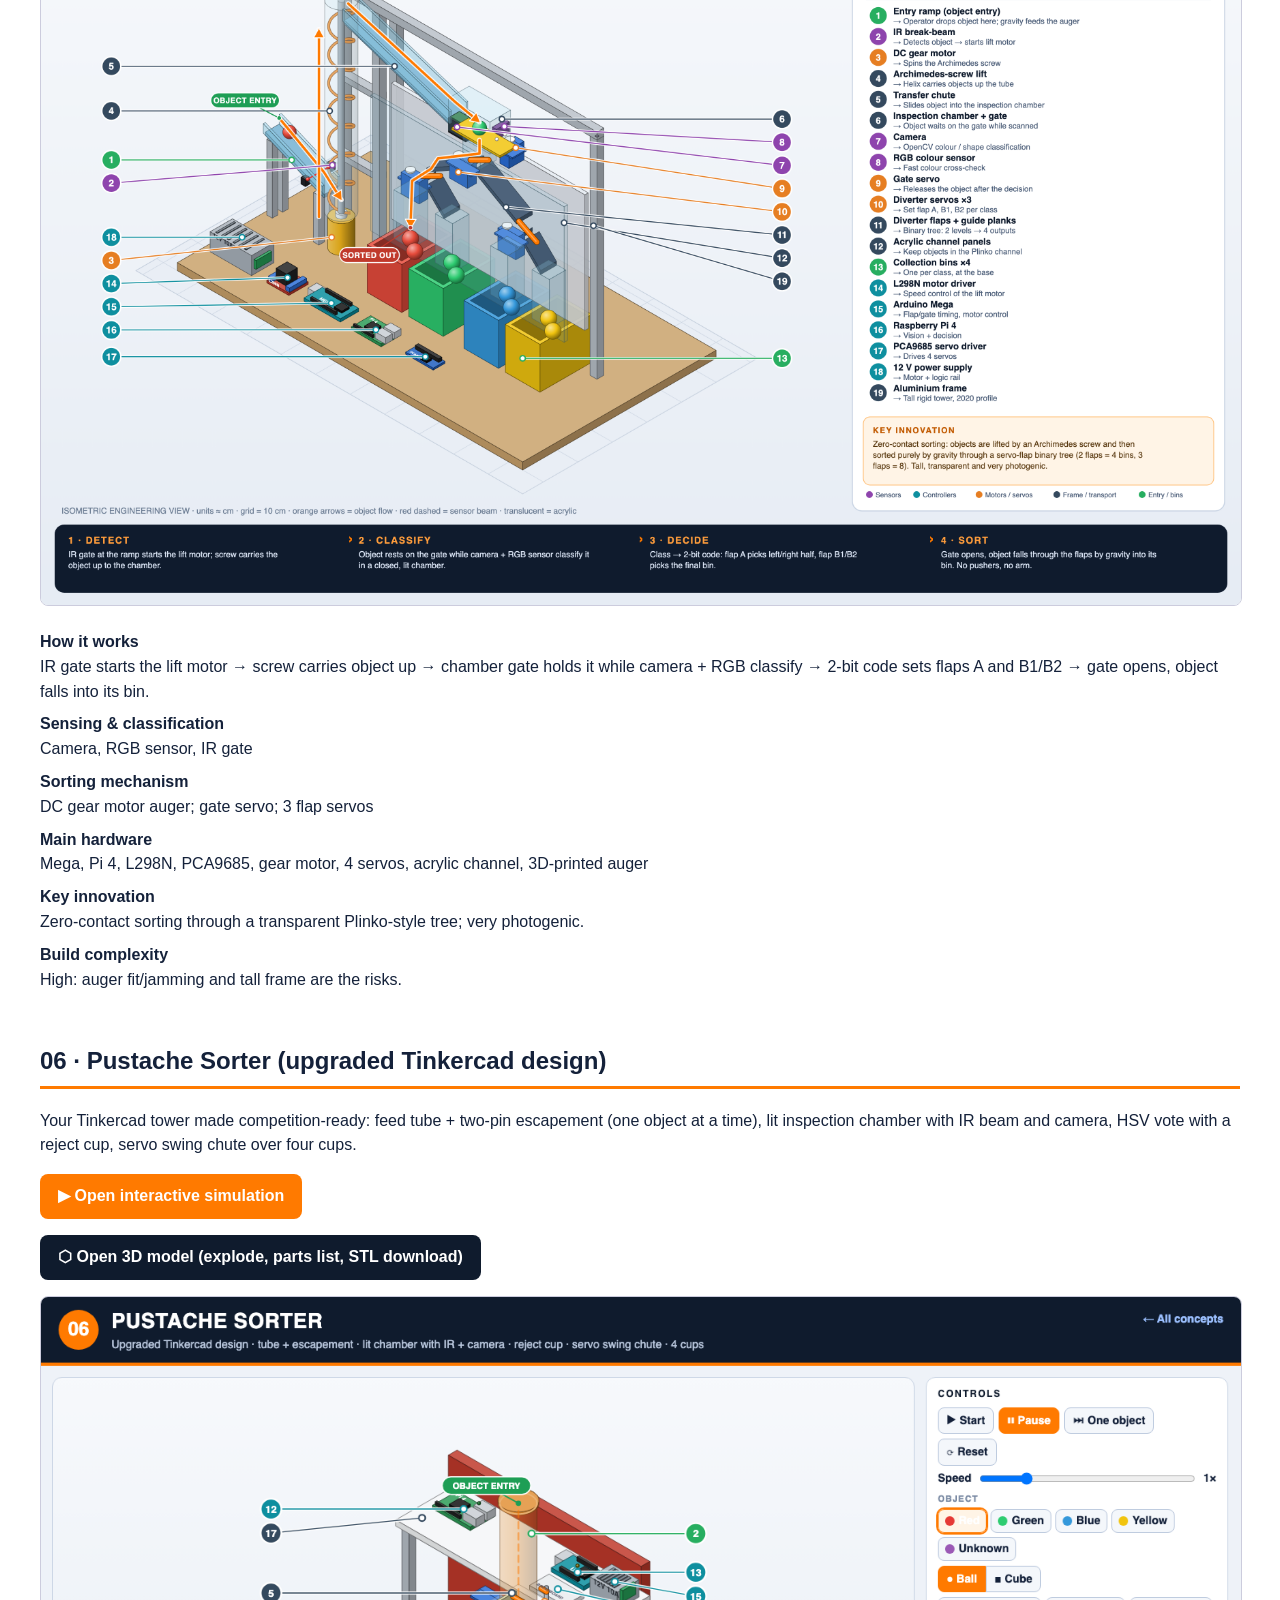
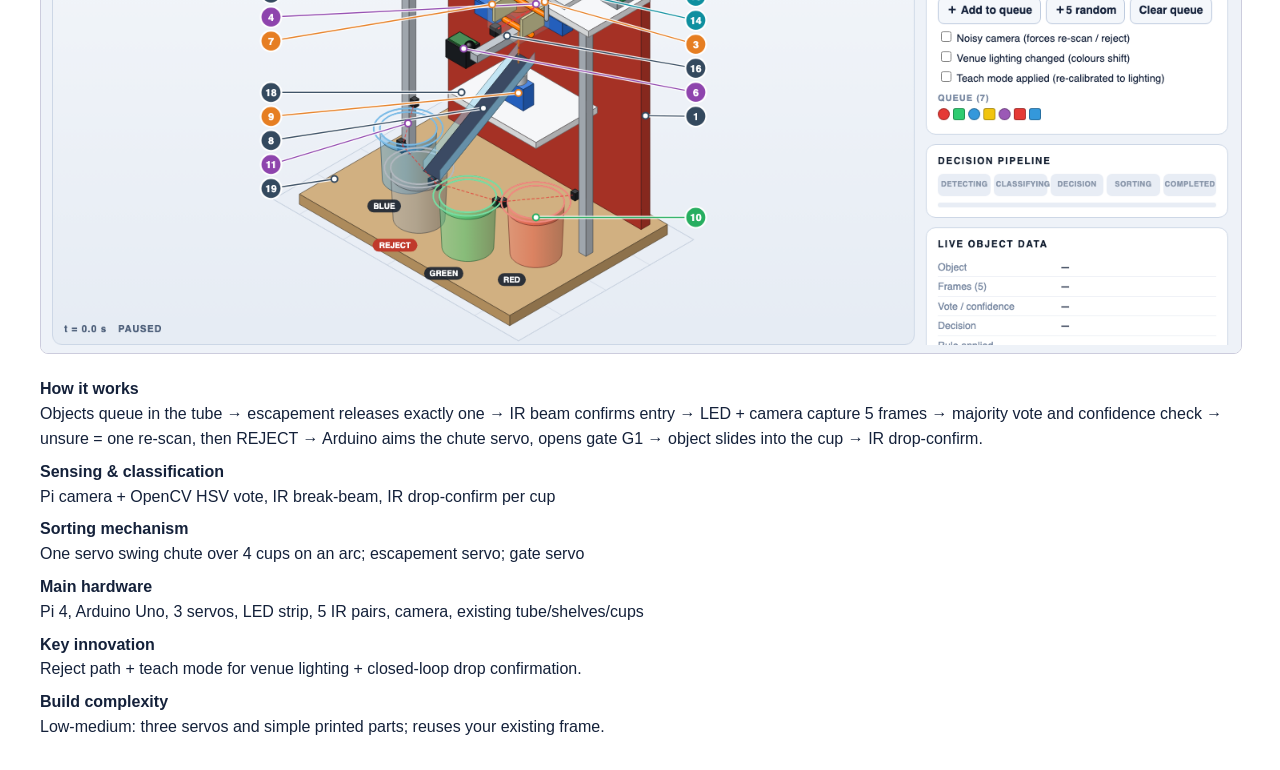
==== commit 1e6af943: "Add Pustache Sorter 3D model: parametric generator, STL/BOM downloads, interactive 3D viewer" ====
--- a/index.html
+++ b/index.html
@@ -5,4 +5,4 @@
 <h1>Smart Sorting Systems – 5 concepts (IEEE IES Day Jordan 2026)</h1>
 <p><b>Assumption:</b> small 2.5–4 cm objects (balls, cubes, caps) sorted mainly by colour, optionally shape/height/metal. The competition rules were not provided; adapt dimensions and classes once they are known.</p>
 <p style="background:#fff4e6;border:1px solid #ffb866;padding:10px 14px;border-radius:8px"><b>New:</b> interactive working simulations. All five concepts are now fully working simulations - open any from its section below.</p><h2>What makes a system stand out</h2><ul><li>Complete pipeline that visibly works end to end: detect → classify → decide → move.</li><li>Reliability beats complexity: judges reward a system that sorts 20/20 objects.</li><li>One clear original idea, explainable in 10 seconds.</li><li>Visual impact: transparent parts, moving mechanisms, a live camera view on screen.</li><li>Buildable by students in weeks with acrylic, 2020 profile, plywood and 3D prints.</li></ul>
-<h2>Scorecard (1–10, my estimate)</h2><table><tr><th>Concept<th>Innovation<th>Reliability<th>Ease<th>Visual<th>Pipeline<th>Total</tr><tr><td>01 Orbit Picker<td>8<td>6<td>5<td>8<td>9<td><b>36</b></tr><tr><td>02 Revolver Vault<td>8<td>9<td>7<td>8<td>9<td><b>41</b></tr><tr><td>03 TiltSort Arena<td>9<td>7<td>8<td>10<td>8<td><b>42</b></tr><tr><td>04 TriSense Line<td>6<td>9<td>8<td>7<td>9<td><b>39</b></tr><tr><td>05 Cascade Tower<td>9<td>6<td>5<td>10<td>9<td><b>39</b></tr></table><p><b>Recommendation:</b> Revolver Vault (best reliability + originality) as the main entry; TiltSort Arena if time or budget is tight.</p><h2>01 · Orbit Picker</h2><p>Radial 3-DOF robotic arm picks each object from a pad and places it in a ring of bins.</p><p><a href="sim/orbit.html" style="display:inline-block;background:#ff7a00;color:#fff;padding:10px 18px;border-radius:8px;font-weight:800;text-decoration:none">▶ Open interactive simulation</a></p><img src="renders/01_orbit.png"><dl><dt>How it works<dd>IR break-beam detects the object on the pad → LED ring + camera trigger → Raspberry Pi (OpenCV HSV + contour shape) classifies → class→bin table + inverse kinematics on Arduino Mega → servos grip, swing, release, home.<dt>Sensing &amp; classification<dd>Camera, IR break-beam, LED ring; OpenCV colour/shape<dt>Sorting mechanism<dd>Base yaw servo + shoulder/elbow servos + gripper servo<dt>Main hardware<dd>Pi 4, Arduino Mega, PCA9685, 3×MG996R + 1 micro servo, 5 V 10 A PSU, 2020 profile mast, plywood base, 4 bins<dt>Key innovation<dd>Any visual rule can be coded with no mechanical change; most “industrial” demo.<dt>Build complexity<dd>Medium-high: arm calibration and gripper tuning take the most time.</dl><h2>02 · Revolver Vault</h2><p>Object drops into a lit inspection chamber; a stepper-indexed rotating chute delivers it to one of 5 cups.</p><p><a href="sim/revolver.html" style="display:inline-block;background:#ff7a00;color:#fff;padding:10px 18px;border-radius:8px;font-weight:800;text-decoration:none">▶ Open interactive simulation</a></p><img src="renders/02_revolver.png"><dl><dt>How it works<dd>IR gate under hopper → object lands on trapdoor → camera + RGB sensor vote (disagree = reject) → stepper rotates chute to the cup angle → servo opens trapdoor → gravity slide.<dt>Sensing &amp; classification<dd>Camera + TCS34725-type RGB sensor, IR gate<dt>Sorting mechanism<dd>NEMA 17 + GT2 belt rotating ring; trapdoor servo<dt>Main hardware<dd>Uno, Pi 4, stepper driver, NEMA 17, micro servo, acrylic chamber, 5 cups, aluminium posts<dt>Key innovation<dd>Bins scale by adding cups; dual-sensor agreement makes it very reliable.<dt>Build complexity<dd>Medium: only one real mechanism (rotary ring), little to jam.</dl><h2>03 · TiltSort Arena</h2><p>Two servos tilt a clear acrylic plate; the object rolls off the correct edge into a bin.</p><p><a href="sim/tiltsort.html" style="display:inline-block;background:#ff7a00;color:#fff;padding:10px 18px;border-radius:8px;font-weight:800;text-decoration:none">▶ Open interactive simulation</a></p><img src="renders/03_tiltsort.png"><dl><dt>How it works<dd>IR gate sees the drop → overhead camera tracks colour and live (x,y) → class→edge → PD loop sets tilt angles → plate tilts, object slides into bin, plate levels.<dt>Sensing &amp; classification<dd>Overhead camera, LED ring, IR gate<dt>Sorting mechanism<dd>2 servos + push-rods on a ball-joint pivot<dt>Main hardware<dd>Uno, Pi 4, PCA9685, 2 servos, 28 cm acrylic plate, ball joint, 4 bins, L-gantry<dt>Key innovation<dd>The platform is the actuator: no belt, arm or gripper. Cheapest, most dramatic demo.<dt>Build complexity<dd>Low-medium: needs low-friction plate and servo tuning; keep objects round or smooth.</dl><h2>04 · TriSense Line</h2><p>Conveyor with vision, height and metal sensing; servo paddles push objects into bins.</p><p><a href="sim/trisense.html" style="display:inline-block;background:#ff7a00;color:#fff;padding:10px 18px;border-radius:8px;font-weight:800;text-decoration:none">▶ Open interactive simulation</a></p><img src="renders/04_trisense.png"><dl><dt>How it works<dd>IR beam at entry → tunnel scan (camera colour/shape + ToF height + inductive metal) fused into one class → belt-speed timing picks the pusher → paddle pushes; unknown rides to reject bin.<dt>Sensing &amp; classification<dd>Camera, VL53L0X ToF, inductive sensor, IR beam<dt>Sorting mechanism<dd>DC gear motor belt + 3 servo pushers<dt>Main hardware<dd>Mega, Pi 4, L298N, gear motor, 3 servos, belt + rollers, 2020 profile, 4 bins<dt>Key innovation<dd>Multi-attribute sorting (colour + size + material) on the most practical architecture.<dt>Build complexity<dd>Medium: belt tracking and pusher timing are the fiddly parts.</dl><h2>05 · Cascade Tower</h2><p>Archimedes-screw lift raises objects to a scan chamber; a servo flap tree sorts them by gravity into 4 bins.</p><p><a href="sim/cascade.html" style="display:inline-block;background:#ff7a00;color:#fff;padding:10px 18px;border-radius:8px;font-weight:800;text-decoration:none">▶ Open interactive simulation</a></p><img src="renders/05_cascade.png"><dl><dt>How it works<dd>IR gate starts the lift motor → screw carries object up → chamber gate holds it while camera + RGB classify → 2-bit code sets flaps A and B1/B2 → gate opens, object falls into its bin.<dt>Sensing &amp; classification<dd>Camera, RGB sensor, IR gate<dt>Sorting mechanism<dd>DC gear motor auger; gate servo; 3 flap servos<dt>Main hardware<dd>Mega, Pi 4, L298N, PCA9685, gear motor, 4 servos, acrylic channel, 3D-printed auger<dt>Key innovation<dd>Zero-contact sorting through a transparent Plinko-style tree; very photogenic.<dt>Build complexity<dd>High: auger fit/jamming and tall frame are the risks.</dl><h2>06 · Pustache Sorter (upgraded Tinkercad design)</h2><p>Your Tinkercad tower made competition-ready: feed tube + two-pin escapement (one object at a time), lit inspection chamber with IR beam and camera, HSV vote with a reject cup, servo swing chute over four cups.</p><p><a href="sim/pustache.html" style="display:inline-block;background:#ff7a00;color:#fff;padding:10px 18px;border-radius:8px;font-weight:800;text-decoration:none">▶ Open interactive simulation</a></p><img src="renders/06_pustache.png"><dl><dt>How it works<dd>Objects queue in the tube → escapement releases exactly one → IR beam confirms entry → LED + camera capture 5 frames → majority vote and confidence check → unsure = one re-scan, then REJECT → Arduino aims the chute servo, opens gate G1 → object slides into the cup → IR drop-confirm.<dt>Sensing &amp; classification<dd>Pi camera + OpenCV HSV vote, IR break-beam, IR drop-confirm per cup<dt>Sorting mechanism<dd>One servo swing chute over 4 cups on an arc; escapement servo; gate servo<dt>Main hardware<dd>Pi 4, Arduino Uno, 3 servos, LED strip, 5 IR pairs, camera, existing tube/shelves/cups<dt>Key innovation<dd>Reject path + teach mode for venue lighting + closed-loop drop confirmation.<dt>Build complexity<dd>Low-medium: three servos and simple printed parts; reuses your existing frame.</dl>+<h2>Scorecard (1–10, my estimate)</h2><table><tr><th>Concept<th>Innovation<th>Reliability<th>Ease<th>Visual<th>Pipeline<th>Total</tr><tr><td>01 Orbit Picker<td>8<td>6<td>5<td>8<td>9<td><b>36</b></tr><tr><td>02 Revolver Vault<td>8<td>9<td>7<td>8<td>9<td><b>41</b></tr><tr><td>03 TiltSort Arena<td>9<td>7<td>8<td>10<td>8<td><b>42</b></tr><tr><td>04 TriSense Line<td>6<td>9<td>8<td>7<td>9<td><b>39</b></tr><tr><td>05 Cascade Tower<td>9<td>6<td>5<td>10<td>9<td><b>39</b></tr></table><p><b>Recommendation:</b> Revolver Vault (best reliability + originality) as the main entry; TiltSort Arena if time or budget is tight.</p><h2>01 · Orbit Picker</h2><p>Radial 3-DOF robotic arm picks each object from a pad and places it in a ring of bins.</p><p><a href="sim/orbit.html" style="display:inline-block;background:#ff7a00;color:#fff;padding:10px 18px;border-radius:8px;font-weight:800;text-decoration:none">▶ Open interactive simulation</a></p><img src="renders/01_orbit.png"><dl><dt>How it works<dd>IR break-beam detects the object on the pad → LED ring + camera trigger → Raspberry Pi (OpenCV HSV + contour shape) classifies → class→bin table + inverse kinematics on Arduino Mega → servos grip, swing, release, home.<dt>Sensing &amp; classification<dd>Camera, IR break-beam, LED ring; OpenCV colour/shape<dt>Sorting mechanism<dd>Base yaw servo + shoulder/elbow servos + gripper servo<dt>Main hardware<dd>Pi 4, Arduino Mega, PCA9685, 3×MG996R + 1 micro servo, 5 V 10 A PSU, 2020 profile mast, plywood base, 4 bins<dt>Key innovation<dd>Any visual rule can be coded with no mechanical change; most “industrial” demo.<dt>Build complexity<dd>Medium-high: arm calibration and gripper tuning take the most time.</dl><h2>02 · Revolver Vault</h2><p>Object drops into a lit inspection chamber; a stepper-indexed rotating chute delivers it to one of 5 cups.</p><p><a href="sim/revolver.html" style="display:inline-block;background:#ff7a00;color:#fff;padding:10px 18px;border-radius:8px;font-weight:800;text-decoration:none">▶ Open interactive simulation</a></p><img src="renders/02_revolver.png"><dl><dt>How it works<dd>IR gate under hopper → object lands on trapdoor → camera + RGB sensor vote (disagree = reject) → stepper rotates chute to the cup angle → servo opens trapdoor → gravity slide.<dt>Sensing &amp; classification<dd>Camera + TCS34725-type RGB sensor, IR gate<dt>Sorting mechanism<dd>NEMA 17 + GT2 belt rotating ring; trapdoor servo<dt>Main hardware<dd>Uno, Pi 4, stepper driver, NEMA 17, micro servo, acrylic chamber, 5 cups, aluminium posts<dt>Key innovation<dd>Bins scale by adding cups; dual-sensor agreement makes it very reliable.<dt>Build complexity<dd>Medium: only one real mechanism (rotary ring), little to jam.</dl><h2>03 · TiltSort Arena</h2><p>Two servos tilt a clear acrylic plate; the object rolls off the correct edge into a bin.</p><p><a href="sim/tiltsort.html" style="display:inline-block;background:#ff7a00;color:#fff;padding:10px 18px;border-radius:8px;font-weight:800;text-decoration:none">▶ Open interactive simulation</a></p><img src="renders/03_tiltsort.png"><dl><dt>How it works<dd>IR gate sees the drop → overhead camera tracks colour and live (x,y) → class→edge → PD loop sets tilt angles → plate tilts, object slides into bin, plate levels.<dt>Sensing &amp; classification<dd>Overhead camera, LED ring, IR gate<dt>Sorting mechanism<dd>2 servos + push-rods on a ball-joint pivot<dt>Main hardware<dd>Uno, Pi 4, PCA9685, 2 servos, 28 cm acrylic plate, ball joint, 4 bins, L-gantry<dt>Key innovation<dd>The platform is the actuator: no belt, arm or gripper. Cheapest, most dramatic demo.<dt>Build complexity<dd>Low-medium: needs low-friction plate and servo tuning; keep objects round or smooth.</dl><h2>04 · TriSense Line</h2><p>Conveyor with vision, height and metal sensing; servo paddles push objects into bins.</p><p><a href="sim/trisense.html" style="display:inline-block;background:#ff7a00;color:#fff;padding:10px 18px;border-radius:8px;font-weight:800;text-decoration:none">▶ Open interactive simulation</a></p><img src="renders/04_trisense.png"><dl><dt>How it works<dd>IR beam at entry → tunnel scan (camera colour/shape + ToF height + inductive metal) fused into one class → belt-speed timing picks the pusher → paddle pushes; unknown rides to reject bin.<dt>Sensing &amp; classification<dd>Camera, VL53L0X ToF, inductive sensor, IR beam<dt>Sorting mechanism<dd>DC gear motor belt + 3 servo pushers<dt>Main hardware<dd>Mega, Pi 4, L298N, gear motor, 3 servos, belt + rollers, 2020 profile, 4 bins<dt>Key innovation<dd>Multi-attribute sorting (colour + size + material) on the most practical architecture.<dt>Build complexity<dd>Medium: belt tracking and pusher timing are the fiddly parts.</dl><h2>05 · Cascade Tower</h2><p>Archimedes-screw lift raises objects to a scan chamber; a servo flap tree sorts them by gravity into 4 bins.</p><p><a href="sim/cascade.html" style="display:inline-block;background:#ff7a00;color:#fff;padding:10px 18px;border-radius:8px;font-weight:800;text-decoration:none">▶ Open interactive simulation</a></p><img src="renders/05_cascade.png"><dl><dt>How it works<dd>IR gate starts the lift motor → screw carries object up → chamber gate holds it while camera + RGB classify → 2-bit code sets flaps A and B1/B2 → gate opens, object falls into its bin.<dt>Sensing &amp; classification<dd>Camera, RGB sensor, IR gate<dt>Sorting mechanism<dd>DC gear motor auger; gate servo; 3 flap servos<dt>Main hardware<dd>Mega, Pi 4, L298N, PCA9685, gear motor, 4 servos, acrylic channel, 3D-printed auger<dt>Key innovation<dd>Zero-contact sorting through a transparent Plinko-style tree; very photogenic.<dt>Build complexity<dd>High: auger fit/jamming and tall frame are the risks.</dl><h2>06 · Pustache Sorter (upgraded Tinkercad design)</h2><p>Your Tinkercad tower made competition-ready: feed tube + two-pin escapement (one object at a time), lit inspection chamber with IR beam and camera, HSV vote with a reject cup, servo swing chute over four cups.</p><p><a href="sim/pustache.html" style="display:inline-block;background:#ff7a00;color:#fff;padding:10px 18px;border-radius:8px;font-weight:800;text-decoration:none">▶ Open interactive simulation</a></p><p><a href="3d/pustache.html" style="display:inline-block;background:#0f1b2d;color:#fff;padding:10px 18px;border-radius:8px;font-weight:800;text-decoration:none">⬡ Open 3D model (explode, parts list, STL download)</a></p><img src="renders/06_pustache.png"><dl><dt>How it works<dd>Objects queue in the tube → escapement releases exactly one → IR beam confirms entry → LED + camera capture 5 frames → majority vote and confidence check → unsure = one re-scan, then REJECT → Arduino aims the chute servo, opens gate G1 → object slides into the cup → IR drop-confirm.<dt>Sensing &amp; classification<dd>Pi camera + OpenCV HSV vote, IR break-beam, IR drop-confirm per cup<dt>Sorting mechanism<dd>One servo swing chute over 4 cups on an arc; escapement servo; gate servo<dt>Main hardware<dd>Pi 4, Arduino Uno, 3 servos, LED strip, 5 IR pairs, camera, existing tube/shelves/cups<dt>Key innovation<dd>Reject path + teach mode for venue lighting + closed-loop drop confirmation.<dt>Build complexity<dd>Low-medium: three servos and simple printed parts; reuses your existing frame.</dl>
